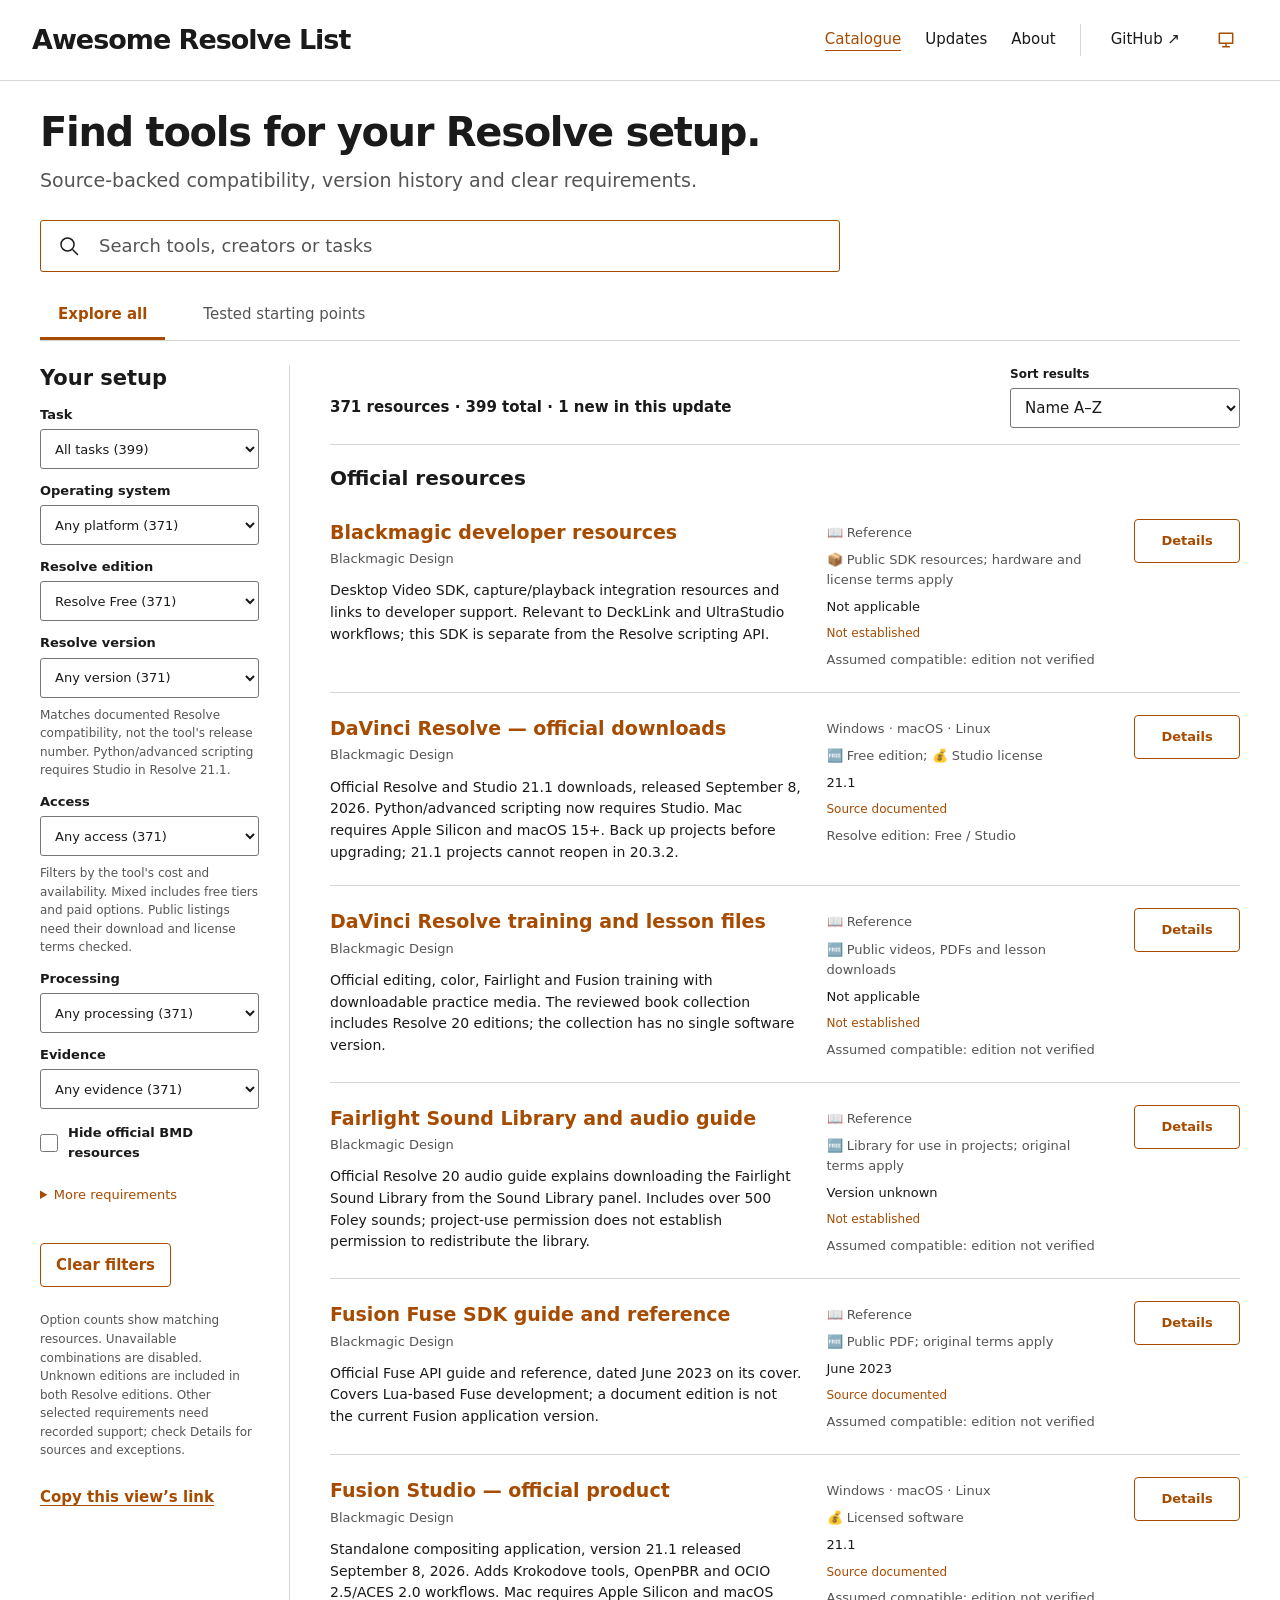
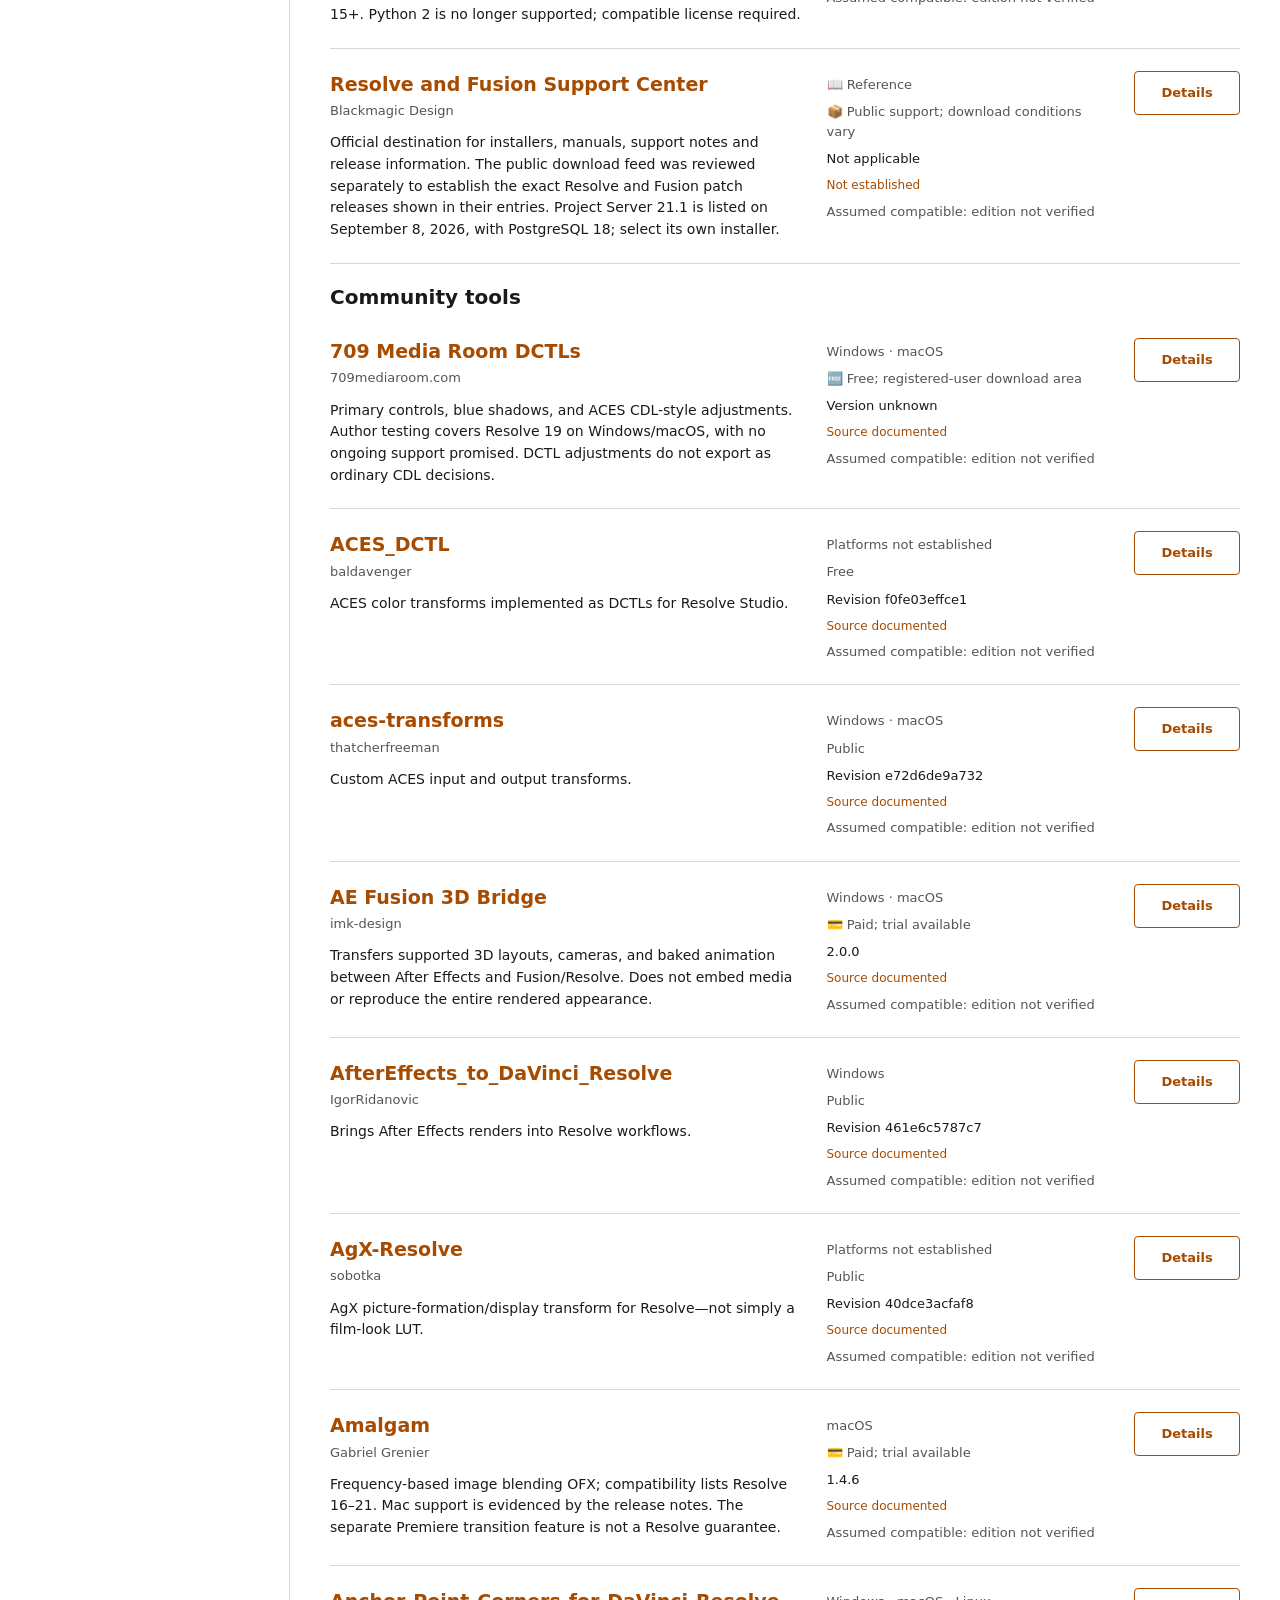
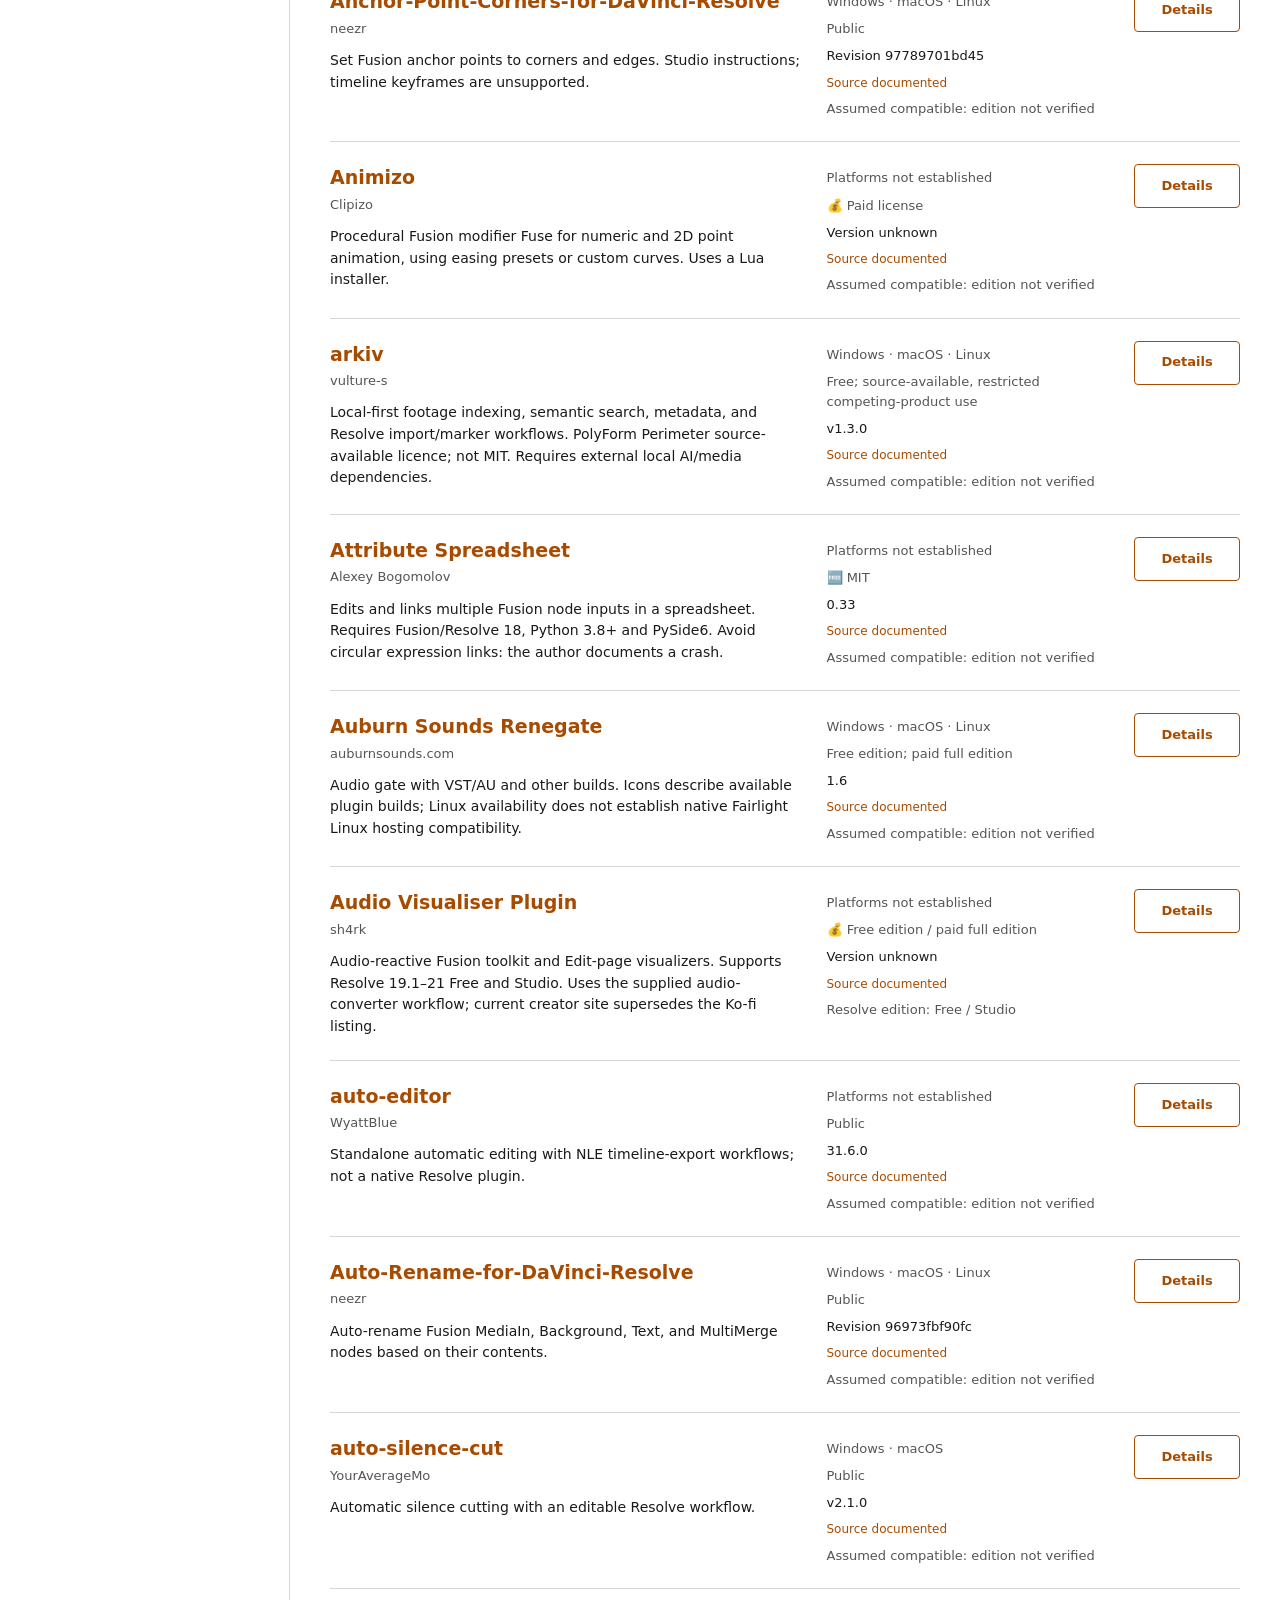
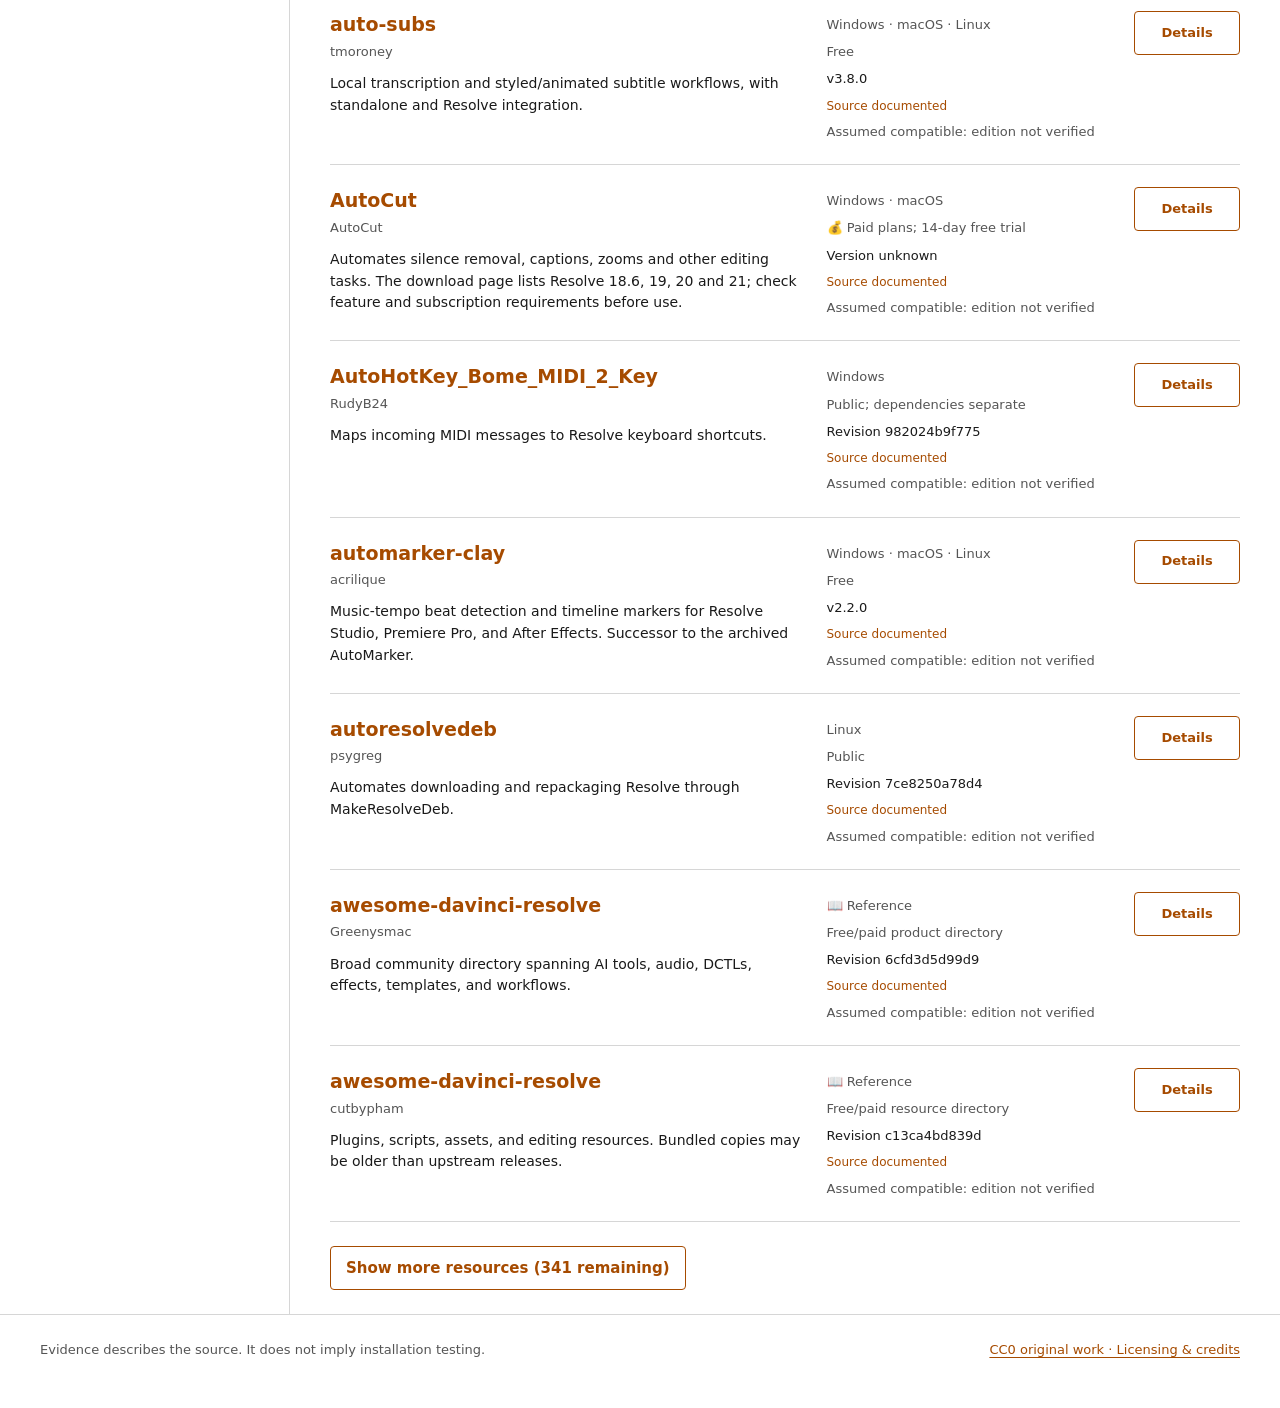
==== site/index.html @ 4663f0a8 "Apply Blackmagic-inspired orange and neutral theme palette" ====
<!doctype html>
<html lang="en">
<head>
  <meta charset="utf-8"><meta name="viewport" content="width=device-width, initial-scale=1">
  <meta name="description" content="Find DaVinci Resolve tools with source-backed compatibility, version history and clear requirements.">
  <meta name="referrer" content="strict-origin-when-cross-origin">
  <title>Awesome Resolve List — Find tools for your setup</title>
  <script src="theme.mjs?v=3"></script><link rel="stylesheet" href="style.css?v=20"><script type="module" src="app.mjs?v=20"></script>
</head>
<body>
<a class="skip" href="#results">Skip to results</a>
<header><a class="brand" href="./">Awesome Resolve List</a><div class="header-controls"><nav aria-label="Main"><a href="./" aria-current="page">Catalogue</a><a href="updates.html">Updates</a><a href="about.html">About</a><a href="https://github.com/subtlesayak/awesome-resolve">GitHub ↗</a></nav><button type="button" id="theme" class="theme-control" aria-label="Theme: System. Switch to Light"><svg class="theme-icon" viewBox="0 0 24 24" width="20" height="20" fill="none" stroke="currentColor" stroke-width="1.8" stroke-linecap="round" stroke-linejoin="round" aria-hidden="true"><path d="M4 4h16v12H4z M8 20h8 M12 16v4"/></svg><span class="theme-label">Theme: System</span></button></div></header>
<main>
 <section id="catalogue" aria-labelledby="heading">
  <h1 id="heading">Find tools for your Resolve setup.</h1>
  <p class="lede">Source-backed compatibility, version history and clear requirements.</p>
  <label class="search"><svg class="search-icon" width="24" height="24" viewBox="0 0 24 24" fill="none" stroke="currentColor" stroke-width="1.5" stroke-linecap="round" aria-hidden="true"><circle cx="10.5" cy="10.5" r="6.5"/><path d="m16 16 4.5 4.5"/></svg><span class="sr-only">Search tools, creators or tasks</span><input id="search" type="search" placeholder="Search tools, creators or tasks" autocomplete="off"></label>
  <div class="modes" role="group" aria-label="Catalogue mode"><button id="all-mode" aria-pressed="true">Explore all</button><button id="tested-mode" aria-pressed="false">Tested starting points</button></div>
  <div class="workspace">
   <aside aria-label="Catalogue filters"><h2>Your setup</h2><button type="button" id="filter-toggle" aria-expanded="false" aria-controls="filter-controls" class="outline"><span id="filter-label">Filters and setup</span><svg class="disclosure-icon" width="20" height="20" viewBox="0 0 24 24" fill="none" stroke="currentColor" stroke-width="2" stroke-linecap="round" stroke-linejoin="round" aria-hidden="true"><path d="m6 9 6 6 6-6"/></svg></button><div id="filter-controls" data-collapsed="true"><form id="filters">
    <label>Task<select name="task"><option value="">All tasks</option></select></label>
    <label>Operating system<select name="platform"><option value="">Any platform</option><option>Windows</option><option>macOS</option><option>Linux</option><option>iPadOS</option></select></label>
    <label>Resolve edition<select name="edition" aria-label="Resolve edition"><option value="Free">Resolve Free</option><option value="Studio">Resolve Studio</option></select></label>
    <label>Resolve version<select name="resolve" aria-label="Resolve version" aria-describedby="version-help"><option value="">Any version</option><option value="21.1">21.1</option><option value="21.0.4">21.0.4</option><option value="21">21</option><option value="20">20</option><option value="19">19</option><option value="18.6">18.6</option><option value="18">18</option><option value="17">17</option></select><span id="version-help" class="filter-help">Matches documented Resolve compatibility, not the tool's release number. Python/advanced scripting requires Studio in Resolve 21.1.</span></label>
    <label>Access<select name="access" aria-label="Access" aria-describedby="access-help"><option value="">Any access</option><option value="free">🆓 Free</option><option value="mixed">Mixed / free tier</option><option value="paid">💰 Paid</option><option value="public">Public; check terms</option></select><span id="access-help" class="filter-help">Filters by the tool's cost and availability. Mixed includes free tiers and paid options. Public listings need their download and license terms checked.</span></label>
    <label>Processing<select name="processing"><option value="">Any processing</option><option value="local">Local workflow documented</option><option value="cloud">Cloud service</option><option value="hybrid">Local & online features</option><option value="unknown">Not established</option></select></label>
    <label>Evidence<select name="evidence"><option value="">Any evidence</option><option value="documented">Source documented</option><option value="creator">Creator confirmed</option><option value="tested">Community tested</option><option value="unknown">Has unknown requirements</option></select></label>
    <label class="checkbox-filter"><input type="checkbox" name="official" value="hide"><span>Hide official BMD resources</span></label>
    <details class="more-filters"><summary>More requirements</summary><label>Payment model<select name="pricing"><option value="">Any payment model</option><option value="free">Free</option><option value="one-time">One-time license</option><option value="subscription">Subscription</option><option value="mixed">Mixed options</option><option value="unknown">Not established</option></select></label><label>Processor architecture<select name="architecture"><option value="">Any architecture</option><option value="x64">x64 / Intel</option><option value="arm64">ARM64 / Apple Silicon</option></select></label></details>
    <button type="button" id="clear" class="outline">Clear filters</button>
   </form><p id="task-filter-note" class="filter-note" hidden></p><p class="filter-note">Option counts show matching resources. Unavailable combinations are disabled. Unknown editions are included in both Resolve editions. Other selected requirements need recorded support; check Details for sources and exceptions.</p><button type="button" id="share" class="text-button">Copy this view’s link</button></div></aside>
   <div class="catalogue-content"><div class="result-bar"><p id="count" role="status" aria-live="polite">Loading catalogue…</p><label class="sort"><span>Sort results</span><select id="sort"><option value="name">Name A–Z</option><option value="updated">Latest release / update</option><option value="activity">Repository activity</option><option value="stars">GitHub stars</option><option value="creator">Creator A–Z</option><option value="type">Type A–Z</option></select></label></div><div id="active-filters" class="active-filters" role="group" aria-label="Active filters" hidden></div>
    <p id="mode-note" class="mode-note" hidden></p><div id="version-note" class="version-note" hidden></div><div id="results" tabindex="-1"></div><button id="more" class="outline" hidden>Show more resources</button>
    <noscript><p>Enable JavaScript for filtering, or <a href="https://github.com/subtlesayak/awesome-resolve">browse the complete Markdown catalogue</a>.</p></noscript>
   </div>
  </div>
 </section>

</main>
<footer>Evidence describes the source. It does not imply installation testing. <a href="https://github.com/subtlesayak/awesome-resolve/blob/main/NOTICE.md">CC0 original work · Licensing & credits</a></footer>
<dialog id="detail-dialog" aria-labelledby="dialog-title"><div class="dialog-top"><h2 id="dialog-title"></h2><button id="dialog-close" class="outline" aria-label="Close details">Close ×</button></div><div id="dialog-body"></div></dialog>
<p id="notice" class="notice" role="status" aria-live="polite"></p>
</body></html>
---- site/style.css ----
:root {
  color-scheme:light;
  --ink:#1a1a1a;
  --muted:#555555;
  --accent:#a64b00;
  --line:#d6d6d6;
  --wash:#f5f5f5;
  --paper:#fff;
  --control-border:#757575;
  --focus:#a64b00;
  --on-accent:#1a1a1a;
  --button-bg:#f48c00;
  font-family:Inter,Segoe UI,system-ui,sans-serif;
  font-size:15px;
  line-height:1.55;
  color:var(--ink);
  background:var(--paper)
}
* {
  box-sizing:border-box
}
body {
  margin:0
}
button,input,select {
  font:inherit
}
a {
  color:var(--accent);
  text-underline-offset:3px
}
a:hover {
  text-decoration-thickness:2px
}
button,a,input,select,summary {
  -webkit-tap-highlight-color:transparent
}
button,select,summary {
  cursor:pointer
}
button {
  border:1px solid var(--accent);
  border-radius:3px;
  padding:9px 15px;
  background:var(--button-bg);
  color:var(--on-accent);
  font-weight:600
}
button:disabled {
  opacity:.6;
  cursor:default
}
.outline {
  background:var(--paper);
  color:var(--accent)
}
.text-button {
  padding:4px 0;
  background:none;
  border:0;
  color:var(--accent);
  text-align:start
}
.link-button {
  display:inline-block;
  border:1px solid var(--accent);
  border-radius:3px;
  padding:9px 14px;
  text-decoration:none;
  margin:4px 20px 4px 0
}
button:hover,.link-button:hover {
  background-color:var(--wash);
  color:var(--accent)
}
:focus-visible {
  outline:3px solid var(--focus);
  outline-offset:4px
}
header {
  display:flex;
  align-items:center;
  justify-content:space-between;
  gap:24px;
  padding:18px 32px;
  border-bottom:1px solid var(--line)
}
.brand {
  font-size:27px;
  letter-spacing:-1px;
  font-weight:750;
  color:var(--ink);
  text-decoration:none
}
nav {
  display:flex;
  gap:30px;
  align-items:center
}
nav a {
  color:var(--ink);
  text-decoration:none
}
nav a:last-child {
  border-inline-start:1px solid var(--line);
  padding-inline-start:30px
}
main {
  max-width:1600px;
  margin:auto;
  padding:24px 40px 0
}
h1 {
  font-size:40px;
  line-height:1.2;
  letter-spacing:-1.3px;
  margin:3px 0 10px;
  font-weight:720
}
h2 {
  font-size:22px;
  line-height:1.3;
  margin:0 0 16px
}
h3 {
  font-size:19px;
  line-height:1.4;
  margin:0 0 4px
}
p {
  margin:0 0 16px
}
.lede {
  font-size:19px;
  color:var(--muted);
  margin-bottom:25px
}
.search {
  display:flex;
  align-items:center;
  gap:15px;
  max-width:800px;
  border:1px solid var(--accent);
  border-radius:3px;
  padding:8px 16px;
  margin-bottom:21px
}
.search span[aria-hidden] {
  font-size:30px;
  line-height:1
}
.search input {
  font-size:18px;
  border:0;
  min-width:0;
  flex:1;
  padding:3px;
  background:transparent
}
.search:focus-within {
  outline:2px solid var(--accent);
  outline-offset:2px
}
.search input:focus {
  outline:none
}
.modes {
  display:flex;
  gap:20px;
  border-bottom:1px solid var(--line);
  margin-bottom:24px
}
.modes button {
  border:0;
  border-radius:0;
  background:none;
  color:var(--muted);
  padding:10px 18px;
  font-weight:500;
  border-bottom:3px solid transparent
}
.modes button[aria-pressed=true] {
  color:var(--accent);
  border-bottom-color:var(--accent);
  font-weight:650
}
.workspace {
  display:grid;
  grid-template-columns:250px minmax(0,1fr);
  gap:40px
}
aside {
  border-inline-end:1px solid var(--line);
  padding-inline-end:30px
}
aside h2 {
  font-size:21px;
  margin-bottom:13px
}
form label {
  display:flex;
  flex-direction:column;
  font-size:13px;
  font-weight:650;
  margin-bottom:12px;
  gap:4px
}
select {
  width:100%;
  padding:7px 30px 7px 10px;
  background:var(--paper);
  color:var(--ink);
  border:1px solid var(--control-border);
  border-radius:3px;
  font-weight:400
}
#clear {
  margin-top:14px
}
.filter-note {
  font-size:12px;
  color:var(--muted);
  margin:22px 0 8px
}
.more-filters summary {
  font-size:13px;
  color:var(--accent);
  margin:12px 0
}
.result-bar {
  display:flex;
  align-items:center;
  justify-content:space-between;
  gap:15px;
  border-bottom:1px solid var(--line);
  padding:0 0 16px;
  margin-bottom:20px
}
.result-bar p {
  margin:0;
  font-weight:600
}
.sort {
  width:220px
}
.group-title {
  font-size:20px;
  margin:20px 0 6px
}
.resource {
  padding:22px 0;
  border-bottom:1px solid var(--line);
  display:grid;
  grid-template-columns:minmax(0,1fr) minmax(160px,.6fr) 106px;
  gap:24px;
  align-items:start
}
.resource h3 a {
  text-decoration:none
}
.resource h3 a:hover {
  text-decoration:underline
}
.creator {
  font-size:13px;
  margin:0 0 11px;
  color:var(--muted)
}
.description {
  font-size:14px;
  margin:0
}
.metadata {
  font-size:13px;
  color:var(--muted);
  padding-top:4px;
  display:flex;
  flex-direction:column;
  gap:7px
}
.metadata p {
  margin:0
}
.version {
  color:var(--ink);
  overflow-wrap:anywhere
}
.evidence-label {
  color:var(--accent);
  font-size:12px
}
.row-actions {
  display:flex;
  flex-direction:column;
  gap:16px;
  align-items:stretch;
  font-size:13px
}
.row-actions button {
  padding:7px 10px
}
.mode-note {
  padding:15px;
  background:var(--wash);
  font-size:14px;
  border-inline-start:3px solid var(--accent)
}
.empty {
  padding:35px 0;
  max-width:640px
}
.empty h3 {
  margin-bottom:12px
}
.muted {
  color:var(--muted);
  font-size:13px
}
#more {
  margin:24px 0
}
.secondary {
  border-top:1px solid var(--line);
  margin-top:55px;
  padding:35px 0;
  scroll-margin-top:20px
}
.update {
  padding:18px 0;
  border-bottom:1px solid var(--line)
}
.update strong {
  display:block
}
.update p {
  margin:7px 0
}
.evidence-guide {
  display:grid;
  grid-template-columns:1fr 1fr;
  gap:8px 40px;
  max-width:1050px
}
.evidence-guide p {
  font-size:14px
}
footer {
  padding:25px 40px 95px;
  border-top:1px solid var(--line);
  font-size:13px;
  color:var(--muted);
  display:flex;
  justify-content:space-between;
  gap:20px
}
dialog {
  width:min(1050px,calc(100% - 32px));
  max-height:90vh;
  border:1px solid var(--line);
  border-radius:6px;
  padding:28px;
  color:var(--ink);
  box-shadow:0 20px 90px #0003
}
dialog { background:var(--paper); }
:root[data-theme="dark"] {
  color-scheme:dark;
  --ink:#f4f4f4;
  --muted:#bdbdbd;
  --accent:#f48c00;
  --line:#484848;
  --wash:#262626;
  --paper:#161616;
  --control-border:#929292;
  --focus:#f48c00;
  --on-accent:#1a1a1a;
}
input::placeholder { color:var(--muted); opacity:1; }
.header-controls { display:flex; align-items:center; justify-content:center; flex-wrap:wrap; gap:16px 24px; }
.theme-control {
  position: relative;
  display: inline-flex;
  align-items: center;
  justify-content: center;
  flex: 0 0 44px;
  width: 44px;
  height: 44px;
  min-height: 44px;
  min-width: 44px;
  padding: 12px;
  border: 0;
  border-radius: 50%;
  background: transparent;
  color: var(--accent);
  isolation: isolate;
}
.theme-control .theme-label { display: none; }
.theme-control::before { content: ''; position: absolute; inset: 0; border-radius: inherit; background: currentColor; opacity: 0; pointer-events: none; transition: opacity 150ms ease-out; }
.theme-control:hover::before { opacity: .08; }
.theme-control:focus-visible::before, .theme-control:active::before { opacity: .12; }
.theme-control:focus-visible { outline: 3px solid var(--focus); outline-offset: 3px; }
.theme-icon { flex: none; }
@media (prefers-reduced-motion: reduce) { .theme-control::before { transition: none; } }
@media (forced-colors: active) { .theme-control { border: 1px solid ButtonText; } }
@media (max-width:700px) { .header-controls { flex-direction:row; gap:8px; } }
@media (forced-colors:active) { :focus-visible { outline-color:Highlight; } }
dialog::backdrop {
  background:#00000080
}
.dialog-top {
  display:flex;
  align-items:start;
  gap:25px;
  justify-content:space-between;
  margin-bottom:20px
}
.dialog-top h2 {
  overflow-wrap:anywhere
}
.dialog-top button {
  flex-shrink:0
}
.facts {
  display:grid;
  grid-template-columns:180px minmax(0,1fr);
  gap:9px 20px;
  margin:25px 0
}
.facts dt {
  font-weight:650
}
.facts dd {
  margin:0;
  overflow-wrap:anywhere
}
.evidence-list li {
  margin:12px 0
}
.notice:not(:empty) {
  position:fixed;
  z-index:5;
  bottom:95px;
  inset-inline-end:25px;
  padding:12px 20px;
  background:var(--ink);
  color:var(--paper);
  max-width:calc(100% - 50px);
  border-radius:3px
}
.skip {
  position:absolute;
  inset-inline-start:12px;
  top:-100px;
  background:var(--paper);
  padding:12px;
  z-index:10
}
.skip:focus {
  top:8px
}
.sr-only {
  position:absolute;
  width:1px;
  height:1px;
  overflow:hidden;
  clip:rect(0,0,0,0);
  white-space:nowrap
}
[hidden] {
  display:none!important
}
@media(min-width:1500px) {
  .resource {
    grid-template-columns:minmax(0,1fr) 260px 106px
  }
}
@media(max-width:1050px) {
  header {
    padding:18px 25px
  }
  .brand {
    font-size:23px
  }
  nav {
    gap:20px
  }
  nav a:last-child {
    padding-inline-start:20px
  }
  main {
    padding:25px
  }
  .workspace {
    grid-template-columns:210px minmax(0,1fr);
    gap:25px
  }
  aside {
    padding-inline-end:22px
  }
  .resource {
    grid-template-columns:minmax(0,1fr) 95px;
    gap:14px
  }
  .metadata {
    grid-column:1;
    grid-row:2;
    flex-direction:row;
    flex-wrap:wrap;
    gap:5px 14px
  }
  .row-actions {
    grid-column:2;
    grid-row:1 / span 2
  }
  h1 {
    font-size:35px
  }
  footer {
    padding-inline-start:25px;
    padding-inline-end:25px
  }
}
@media(max-width:700px) {
  header {
    flex-direction:column;
    align-items:center;
    text-align:center;
    gap:10px;
    padding:17px 20px
  }
  .brand {
    font-size:25px
  }
  nav {
    gap:22px;
    justify-content:center;
    font-size:13px
  }
  nav a:last-child {
    padding-inline-start:18px
  }
  main {
    padding:25px 20px 0
  }
  h1 {
    font-size:32px;
    letter-spacing:-.7px
  }
  .lede {
    font-size:16px
  }
  .search {
    padding:9px 12px
  }
  .search input {
    font-size:15px
  }
  .modes {
    gap:3px
  }
  .modes button {
    padding:11px 10px;
    font-size:14px
  }
  .workspace {
    display:block
  }
  aside {
    padding:0 0 20px;
    border:0
  }
  #filters {
    display:grid;
    grid-template-columns:1fr 1fr;
    gap:0 12px
  }
  form label {
    font-size:12px;
    min-width:0
  }
  select {
    font-size:13px
  }
  #clear {
    align-self:end;
    margin:0 0 12px
  }
  .more-filters {
    grid-column:1 / -1
  }
  .more-filters[open] {
    display:block
  }
  .filter-note {
    margin:4px 0 8px
  }
  .result-bar {
    padding-top:18px
  }
  .sort {
    width:175px
  }
  .resource {
    padding:20px 0;
    gap:13px
  }
  .resource h3 {
    font-size:17px
  }
  .description {
    font-size:13px
  }
  .group-title {
    font-size:20px
  }
  .creator {
    font-size:12px
  }
  .metadata {
    font-size:12px
  }
  .evidence-guide {
    grid-template-columns:1fr;
    gap:0
  }
  .secondary {
    margin-top:35px;
    padding:25px 0
  }
  dialog {
    padding:20px
  }
  .facts {
    grid-template-columns:1fr;
    gap:3px
  }
  .facts dd {
    margin-bottom:12px
  }
  .dialog-top h2 {
    font-size:20px
  }
  footer {
    padding:24px 20px 120px;
    flex-direction:column;
    gap:8px
  }
}
#filter-toggle {
  display:none
}
@media(max-width:700px) {
  aside h2 {
    display:none
  }
  #filter-toggle {
    display:block;
    width:100%;
    text-align:start;
    margin-bottom:12px
  }
  #filter-controls[data-collapsed=true] {
    display:none
  }
  .result-bar {
    padding-top:0
  }
}
/* Layout and interaction audit: retain the catalogue's existing visual language. */ :root {
  --control-radius: 4px;
}
body {
  overflow-wrap: anywhere;
}
button, .link-button {
  border-radius: var(--control-radius);
  min-height: 44px;
}
button:active:not(:disabled), .link-button:active {
  scale: .96;
}
button:disabled, input:disabled, select:disabled {
  cursor: wait;
  opacity: .6;
}
button, .link-button {
  transition: background-color 120ms ease-out, color 120ms ease-out;
}
nav {
  flex-wrap: wrap;
  gap: 12px 24px;
}
nav a {
  display: inline-flex;
  align-items: center;
  min-height: 32px;
}
.search-icon {
  flex: 0 0 24px;
}
.search {
  min-height: 52px;
}
.workspace > *, .resource > *, .metadata, .catalogue-content {
  min-width: 0;
}
.catalogue-content {
  container-type: inline-size;
}
.result-bar {
  flex-wrap: wrap;
  align-items: end;
  row-gap: 12px;
}
.result-bar p {
  padding-block-end: 8px;
}
.sort {
  width: auto;
  flex: 0 1 230px;
  min-width: min(100%, 210px);
}
.sort > span {
  display: block;
  font-size: 12px;
  font-weight: 650;
  margin-block-end: 4px;
}
.sort select, form select {
  min-height: 40px;
}
.active-filters {
  display: flex;
  flex-wrap: wrap;
  gap: 10px;
  margin-block: 0 24px;
}
.filter-chip {
  max-width: 100%;
  background: var(--wash);
  color: var(--accent);
  border-color: var(--line);
  font-size: 12px;
  font-weight: 500;
  text-align: start;
  padding: 6px 12px;
}
.active-filters + .mode-note {
  margin-block-start: 0;
}
#filter-toggle {
  align-items: center;
  justify-content: space-between;
  gap: 12px;
}
.disclosure-icon {
  flex: 0 0 20px;
}
#filter-toggle[aria-expanded=true] .disclosure-icon {
  rotate: 180deg;
}
.row-actions {
  align-self: start;
}
.more-filters {
  margin-block-start: 20px;
}
.more-filters summary {
  min-height: 32px;
}
.filter-note {
  margin-block-start: 24px;
}
#share {
  text-decoration: underline;
  text-underline-offset: 3px;
  margin-block-start: 8px;
}
.evidence-guide {
  gap: 16px 40px;
}
.link-button {
  margin: 4px 0;
}
#about > p:has(.link-button) {
  display: flex;
  flex-wrap: wrap;
  gap: 16px 24px;
  align-items: center;
}
footer {
  padding-block-end: calc(32px + env(safe-area-inset-bottom));
}
dialog {
  padding: 0;
  max-height: min(90vh, 960px);
  max-height: min(90dvh, 960px);
}
dialog[open] {
  display: flex;
  flex-direction: column;
}
.dialog-top {
  flex: 0 0 auto;
  align-items: start;
  padding: 20px 24px;
  margin: 0;
  border-bottom: 1px solid var(--line);
  gap: 16px;
}
.dialog-top h2 {
  font-size: 21px;
  margin: 0;
  max-height: 25vh;
  overflow-y: auto;
}
.dialog-top button {
  white-space: nowrap;
}
#dialog-body {
  min-height: 0;
  overflow-y: auto;
  overscroll-behavior: contain;
  padding: 24px;
  scrollbar-gutter: stable;
}
.notice:not(:empty) {
  bottom: calc(16px + env(safe-area-inset-bottom));
}
@container (max-width: 550px) {
  .resource {
    grid-template-columns: minmax(0,1fr) auto;
    gap: 16px;
  }
  .resource > :first-child {
    grid-column: 1 / -1;
  }
  .metadata {
    grid-column: 1;
    grid-row: 2;
    flex-direction: column;
  }
  .row-actions {
    grid-column: 2;
    grid-row: 2;
  }
}
@media (max-width: 700px) {
  #filter-toggle {
    display: flex;
  }
  nav {
    gap: 12px;
  }
  #filters {
    grid-template-columns: repeat(auto-fit,minmax(min(100%,180px),1fr));
    gap: 8px 16px;
  }
  #filters .more-filters {
    margin-block-start: 8px;
  }
  #clear {
    justify-self: start;
  }
  .sort {
    flex-grow: 1;
  }
  .dialog-top {
    padding: 16px;
  }
  #dialog-body {
    padding: 20px 16px;
  }
  .dialog-top h2 {
    font-size: 18px;
  }
  .resource h3 {
    font-size: 18px;
  }
  .description {
    font-size: 14px;
  }
  header, main, footer {
    padding-inline-start: max(20px,env(safe-area-inset-left));
    padding-inline-end: max(20px,env(safe-area-inset-right));
  }
}
@media (prefers-reduced-motion: reduce) {
  button, .link-button {
    transition: none;
  }
  button:active:not(:disabled), .link-button:active {
    scale: none;
  }
}
form label.checkbox-filter {
  display: flex;
  flex-direction: row;
  align-items: center;
  gap: 10px;
  min-height: 44px;
  cursor: pointer;
}
.checkbox-filter input {
  flex: 0 0 18px;
  width: 18px;
  height: 18px;
  margin: 0;
  accent-color: var(--accent);
}
.filter-help {
  font-size: 12px;
  font-weight: 400;
  color: var(--muted);
  margin-block-start: 4px;
}
.version-note {
  padding: 16px;
  margin-block-end: 24px;
  background: var(--wash);
  border-inline-start: 3px solid var(--accent);
  font-size: 13px;
}
.version-note p { margin-block-end: 12px; }
.recovery-actions {
  display: flex;
  flex-wrap: wrap;
  gap: 12px;
  margin-block-start: 20px;
}
.recovery-actions button { text-align: start; }

.release-changelog { margin-block: 16px; }
.release-changelog summary { cursor: pointer; font-weight: 600; }
.release-changelog ul { padding-inline-start: 24px; }
.release-changelog li { margin-block: 6px; }
.release-changelog p { margin-block: 12px; }

.information-page { max-width: 1000px; }
.information-page .secondary { border-top: 0; padding-top: 0; margin-top: 0; }
.catalogue-release { margin-block: 48px; padding-block-start: 24px; border-top: 2px solid var(--line); }
.catalogue-release > h2 { font-size: 32px; margin-bottom: 8px; }
.catalogue-release .version { overflow-wrap: anywhere; }
.release-notes { white-space: pre-wrap; overflow-wrap: anywhere; margin-block: 20px; }
nav a[aria-current="page"] { color: var(--accent); text-decoration: underline; text-underline-offset: 6px; }
.theme-control:hover { background-color: transparent; color: var(--accent); }
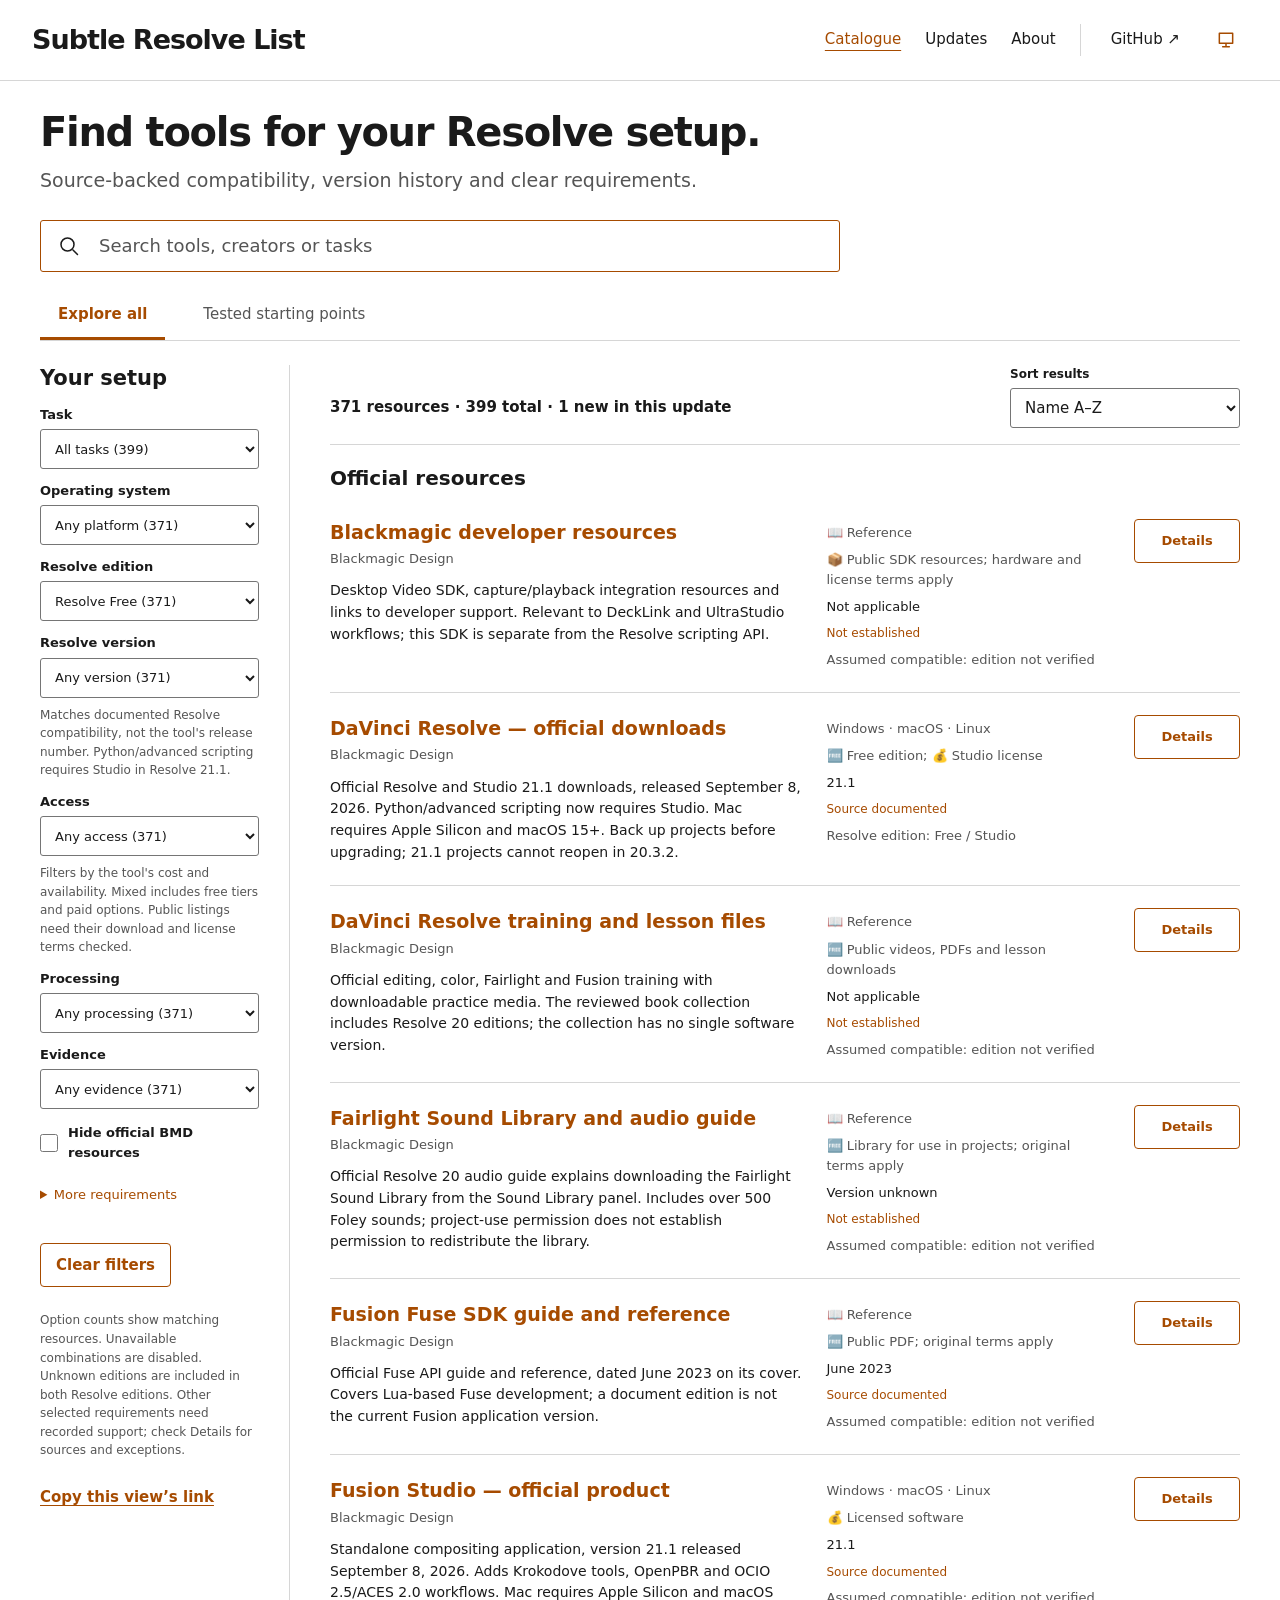
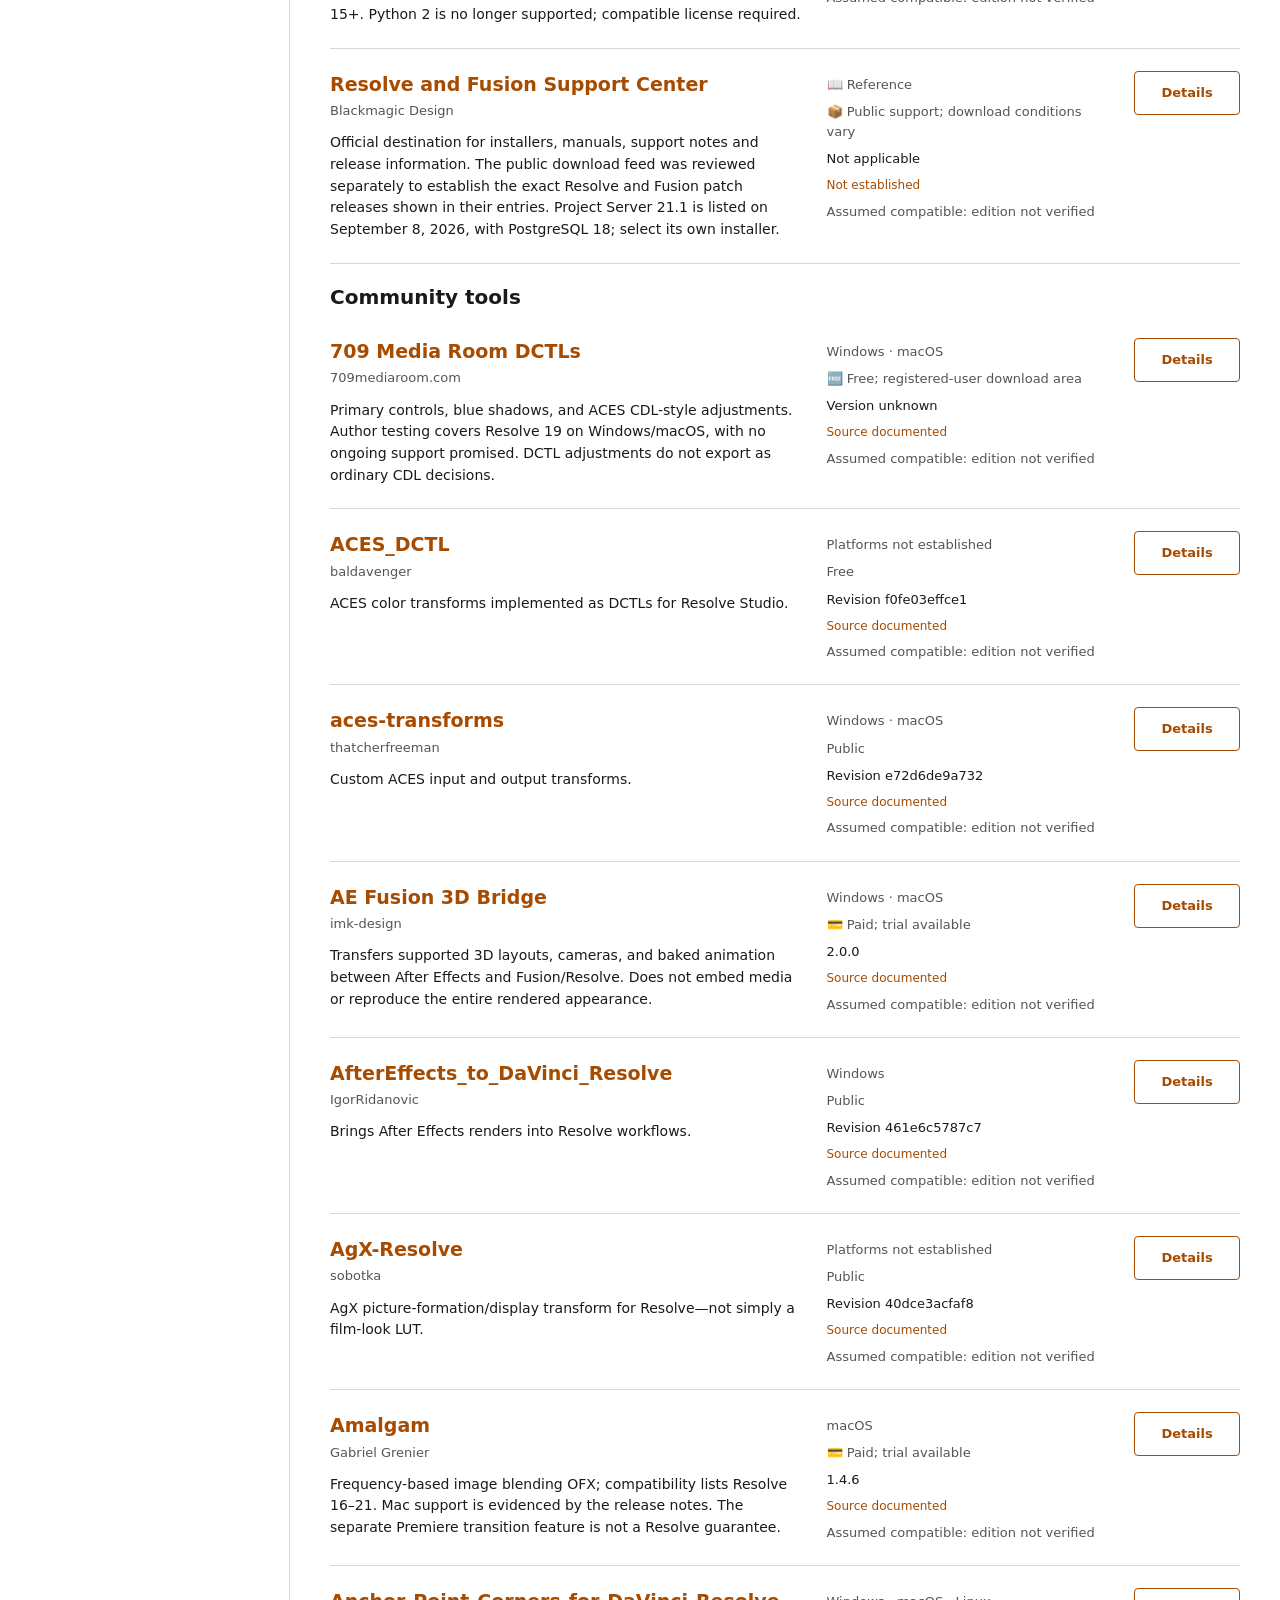
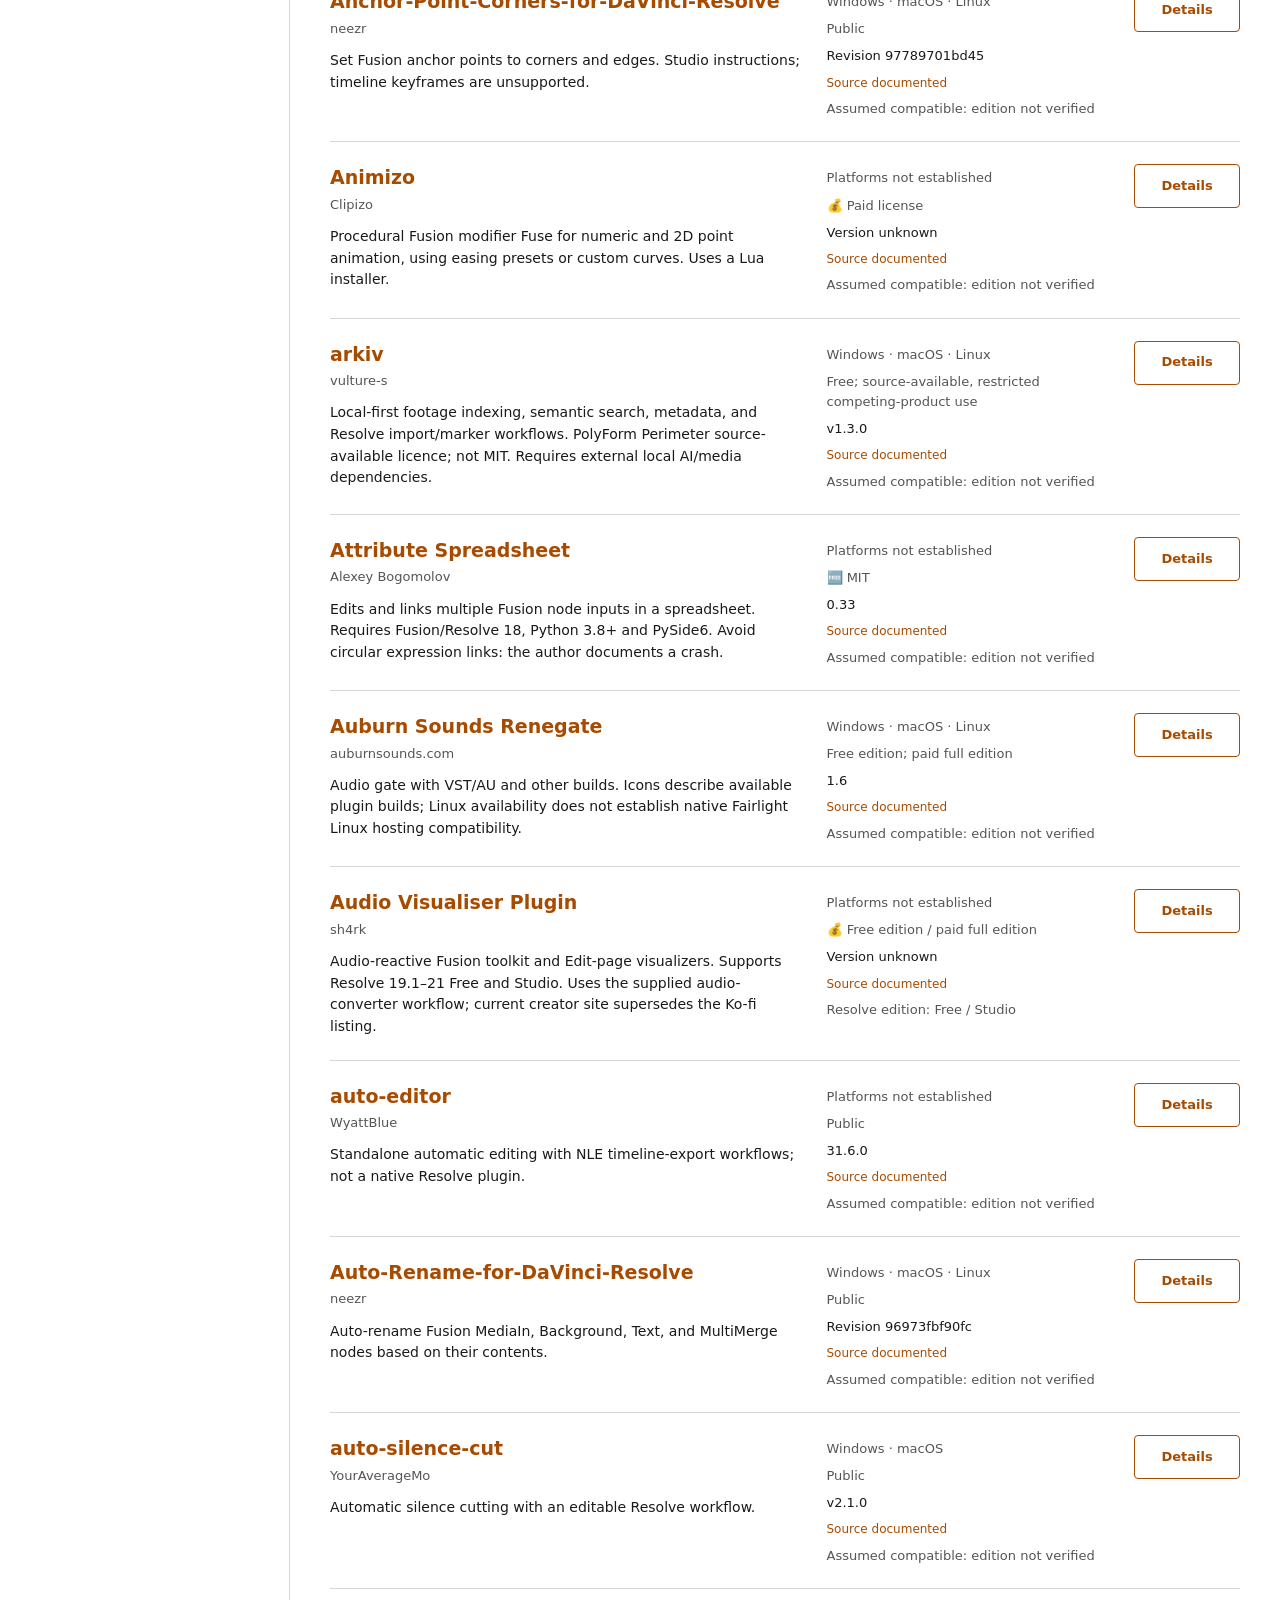
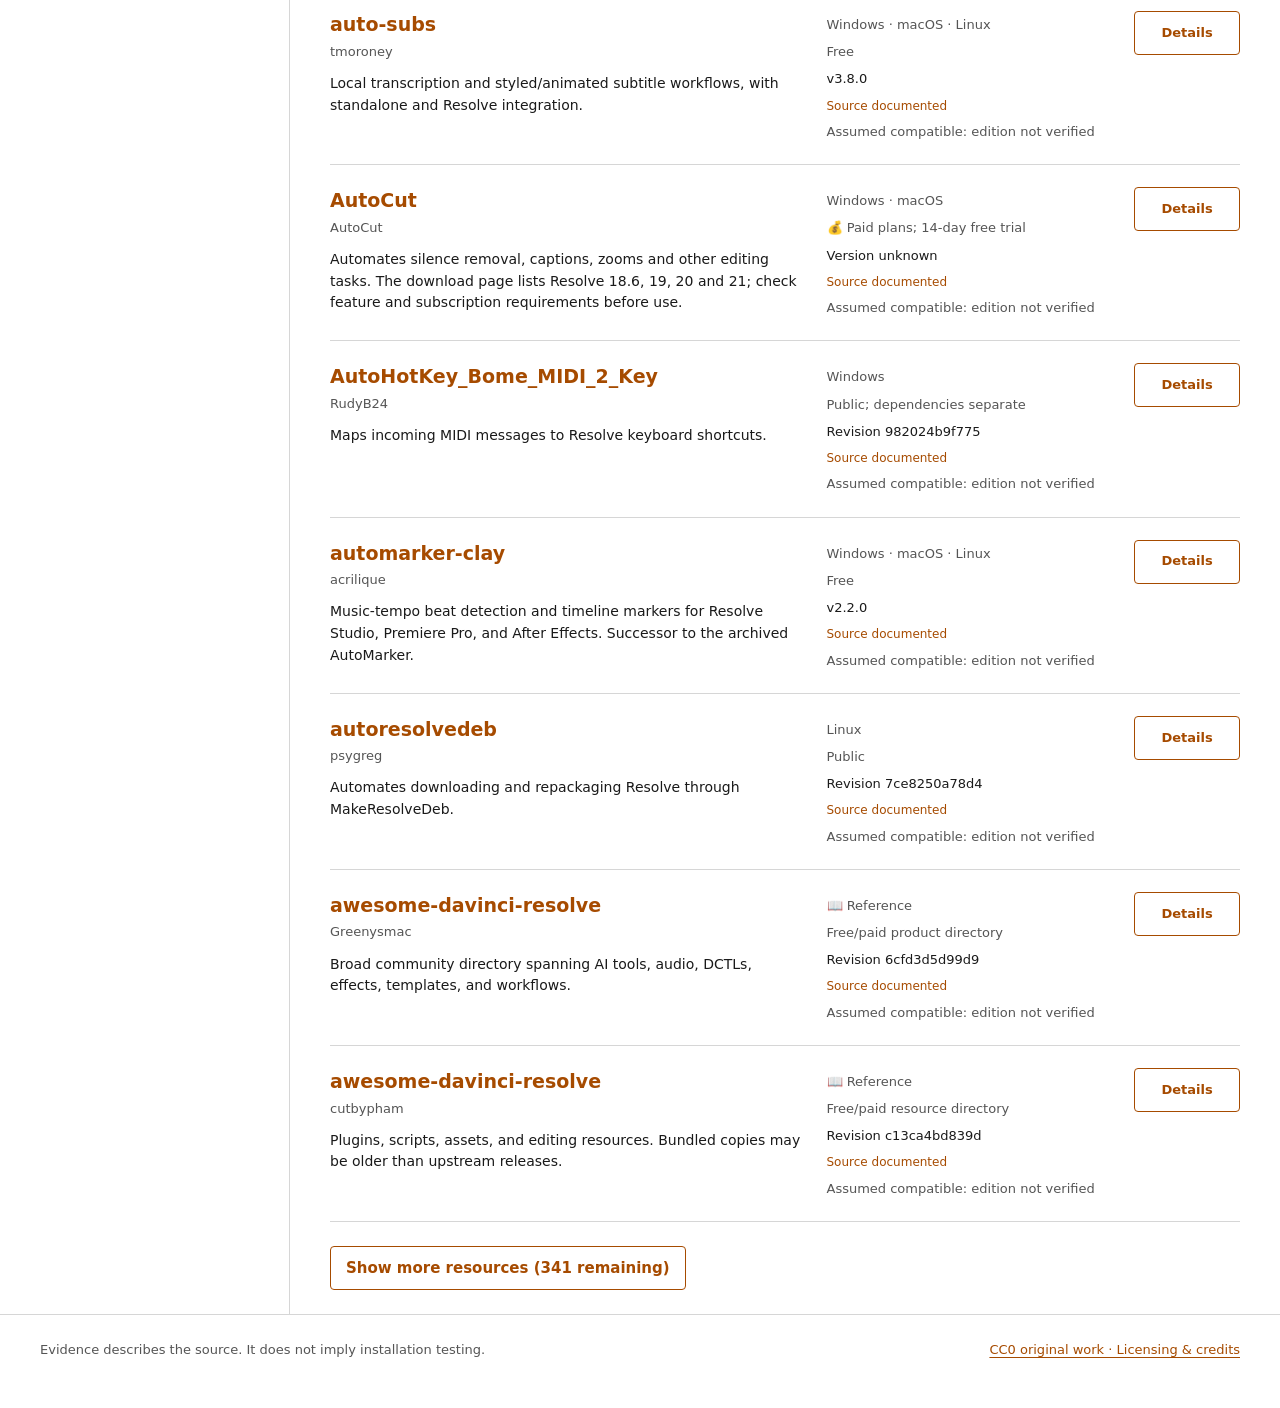
==== commit 06979ba3: "Rename project and website to Subtle Resolve List" ====
--- a/site/index.html
+++ b/site/index.html
@@ -4,12 +4,12 @@
   <meta charset="utf-8"><meta name="viewport" content="width=device-width, initial-scale=1">
   <meta name="description" content="Find DaVinci Resolve tools with source-backed compatibility, version history and clear requirements.">
   <meta name="referrer" content="strict-origin-when-cross-origin">
-  <title>Awesome Resolve List — Find tools for your setup</title>
-  <script src="theme.mjs?v=3"></script><link rel="stylesheet" href="style.css?v=20"><script type="module" src="app.mjs?v=20"></script>
+  <title>Subtle Resolve List — Find tools for your setup</title>
+  <script src="theme.mjs?v=3"></script><link rel="stylesheet" href="style.css?v=20"><script type="module" src="app.mjs?v=21"></script>
 </head>
 <body>
 <a class="skip" href="#results">Skip to results</a>
-<header><a class="brand" href="./">Awesome Resolve List</a><div class="header-controls"><nav aria-label="Main"><a href="./" aria-current="page">Catalogue</a><a href="updates.html">Updates</a><a href="about.html">About</a><a href="https://github.com/subtlesayak/awesome-resolve">GitHub ↗</a></nav><button type="button" id="theme" class="theme-control" aria-label="Theme: System. Switch to Light"><svg class="theme-icon" viewBox="0 0 24 24" width="20" height="20" fill="none" stroke="currentColor" stroke-width="1.8" stroke-linecap="round" stroke-linejoin="round" aria-hidden="true"><path d="M4 4h16v12H4z M8 20h8 M12 16v4"/></svg><span class="theme-label">Theme: System</span></button></div></header>
+<header><a class="brand" href="./">Subtle Resolve List</a><div class="header-controls"><nav aria-label="Main"><a href="./" aria-current="page">Catalogue</a><a href="updates.html">Updates</a><a href="about.html">About</a><a href="https://github.com/subtlesayak/subtle-resolve-list">GitHub ↗</a></nav><button type="button" id="theme" class="theme-control" aria-label="Theme: System. Switch to Light"><svg class="theme-icon" viewBox="0 0 24 24" width="20" height="20" fill="none" stroke="currentColor" stroke-width="1.8" stroke-linecap="round" stroke-linejoin="round" aria-hidden="true"><path d="M4 4h16v12H4z M8 20h8 M12 16v4"/></svg><span class="theme-label">Theme: System</span></button></div></header>
 <main>
  <section id="catalogue" aria-labelledby="heading">
   <h1 id="heading">Find tools for your Resolve setup.</h1>
@@ -31,13 +31,13 @@
    </form><p id="task-filter-note" class="filter-note" hidden></p><p class="filter-note">Option counts show matching resources. Unavailable combinations are disabled. Unknown editions are included in both Resolve editions. Other selected requirements need recorded support; check Details for sources and exceptions.</p><button type="button" id="share" class="text-button">Copy this view’s link</button></div></aside>
    <div class="catalogue-content"><div class="result-bar"><p id="count" role="status" aria-live="polite">Loading catalogue…</p><label class="sort"><span>Sort results</span><select id="sort"><option value="name">Name A–Z</option><option value="updated">Latest release / update</option><option value="activity">Repository activity</option><option value="stars">GitHub stars</option><option value="creator">Creator A–Z</option><option value="type">Type A–Z</option></select></label></div><div id="active-filters" class="active-filters" role="group" aria-label="Active filters" hidden></div>
     <p id="mode-note" class="mode-note" hidden></p><div id="version-note" class="version-note" hidden></div><div id="results" tabindex="-1"></div><button id="more" class="outline" hidden>Show more resources</button>
-    <noscript><p>Enable JavaScript for filtering, or <a href="https://github.com/subtlesayak/awesome-resolve">browse the complete Markdown catalogue</a>.</p></noscript>
+    <noscript><p>Enable JavaScript for filtering, or <a href="https://github.com/subtlesayak/subtle-resolve-list">browse the complete Markdown catalogue</a>.</p></noscript>
    </div>
   </div>
  </section>
 
 </main>
-<footer>Evidence describes the source. It does not imply installation testing. <a href="https://github.com/subtlesayak/awesome-resolve/blob/main/NOTICE.md">CC0 original work · Licensing & credits</a></footer>
+<footer>Evidence describes the source. It does not imply installation testing. <a href="https://github.com/subtlesayak/subtle-resolve-list/blob/main/NOTICE.md">CC0 original work · Licensing & credits</a></footer>
 <dialog id="detail-dialog" aria-labelledby="dialog-title"><div class="dialog-top"><h2 id="dialog-title"></h2><button id="dialog-close" class="outline" aria-label="Close details">Close ×</button></div><div id="dialog-body"></div></dialog>
 <p id="notice" class="notice" role="status" aria-live="polite"></p>
 </body></html>
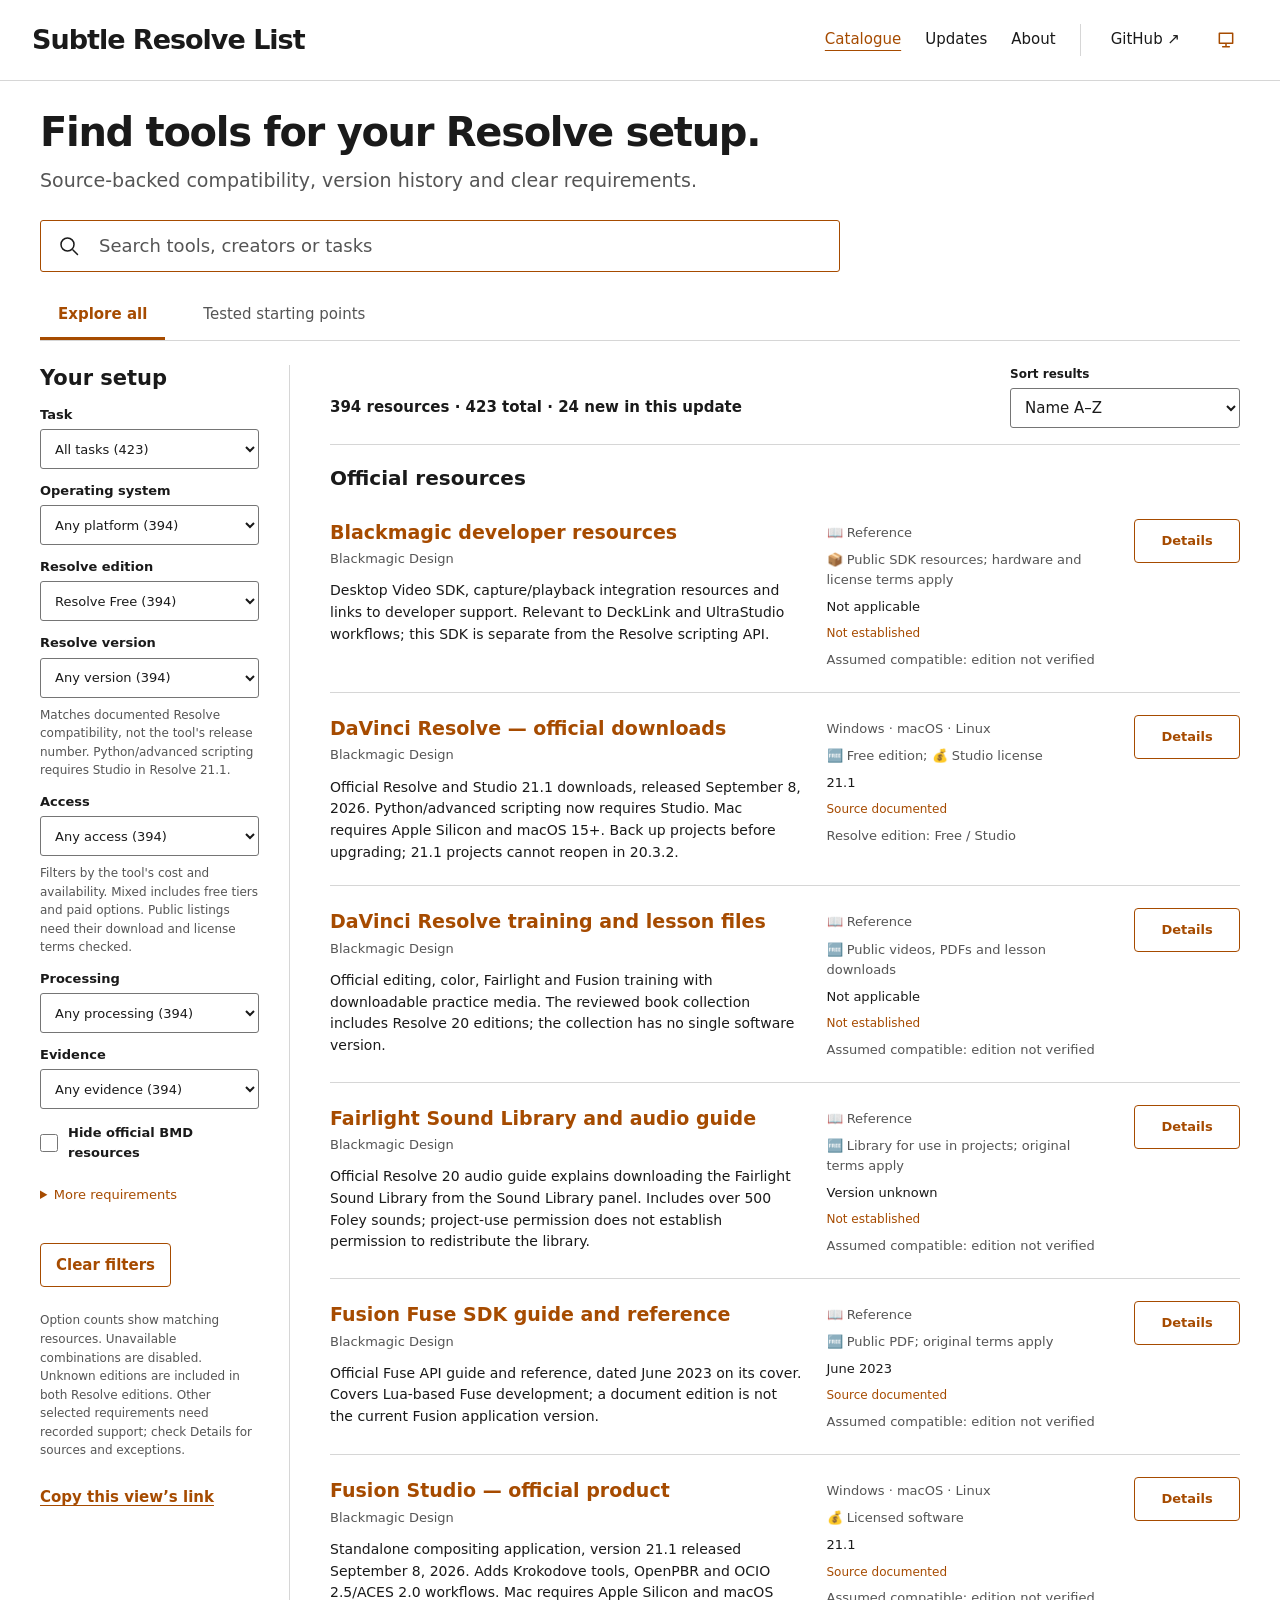
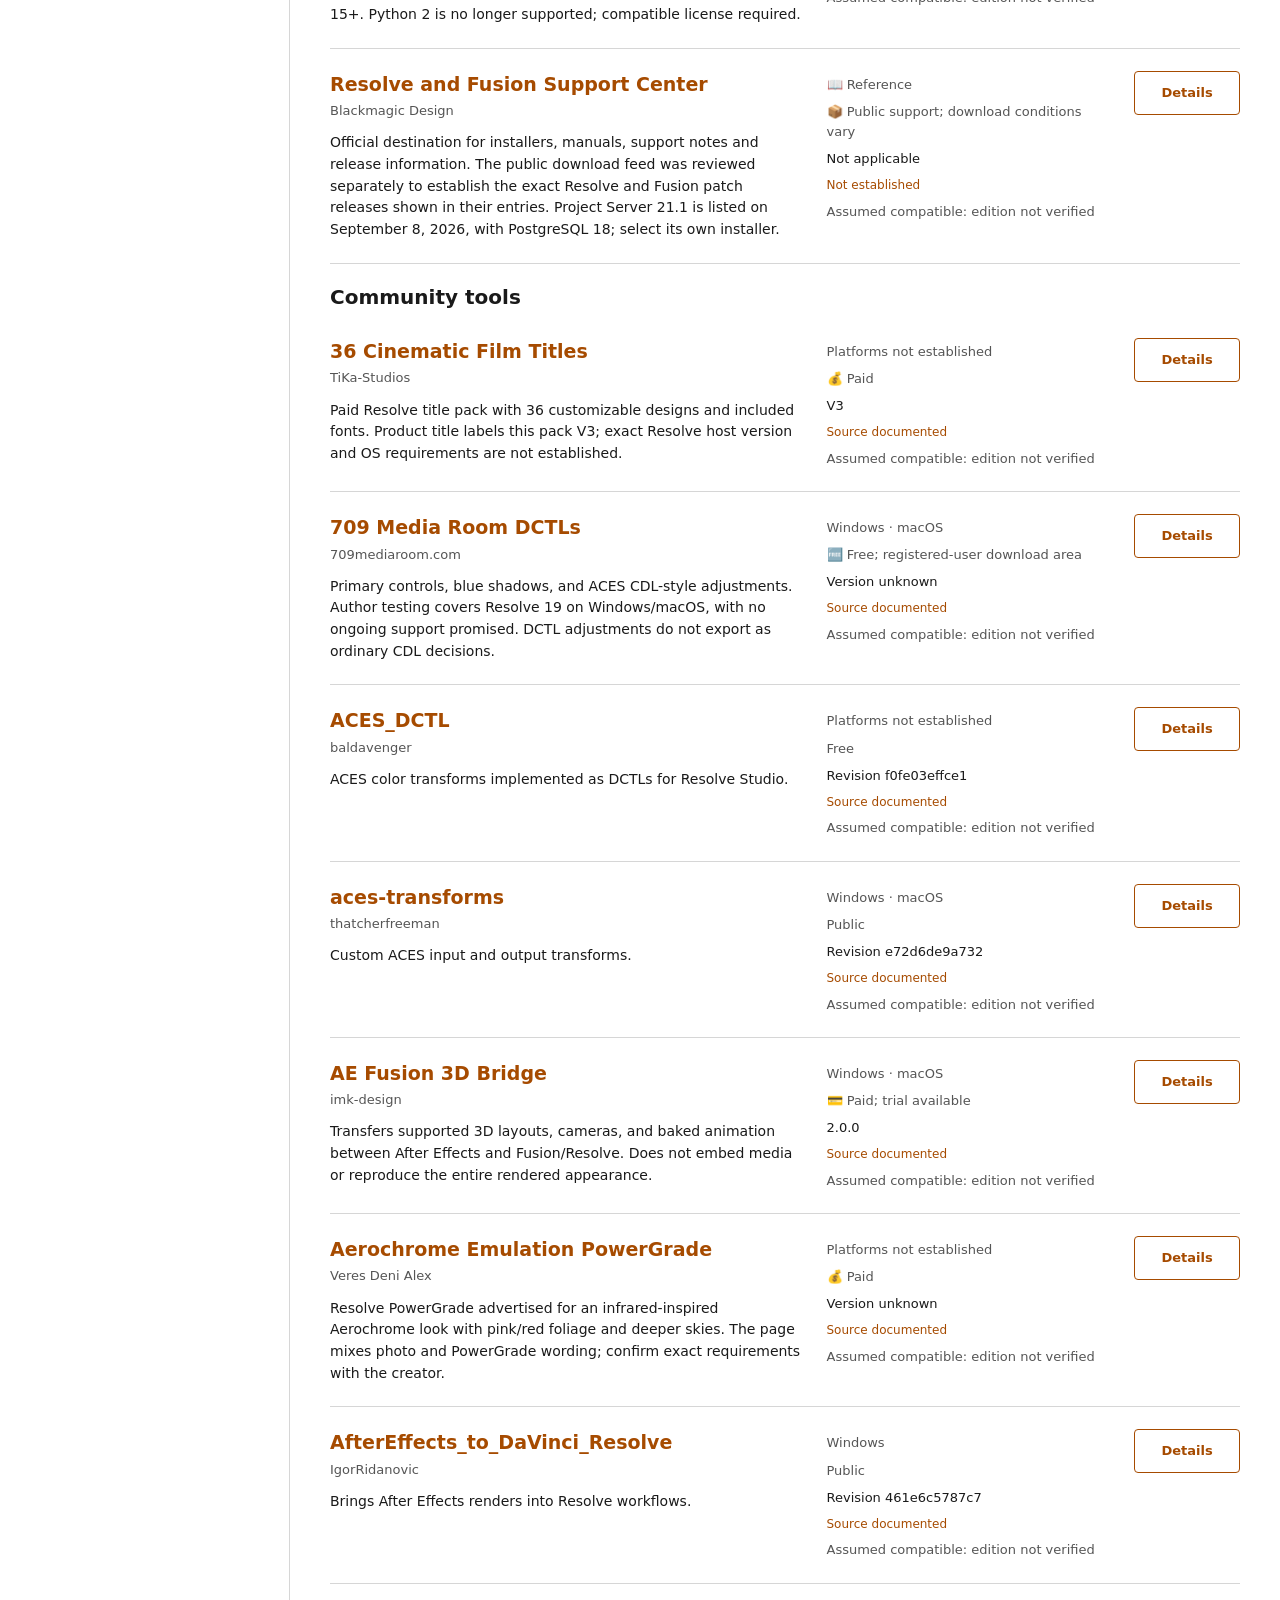
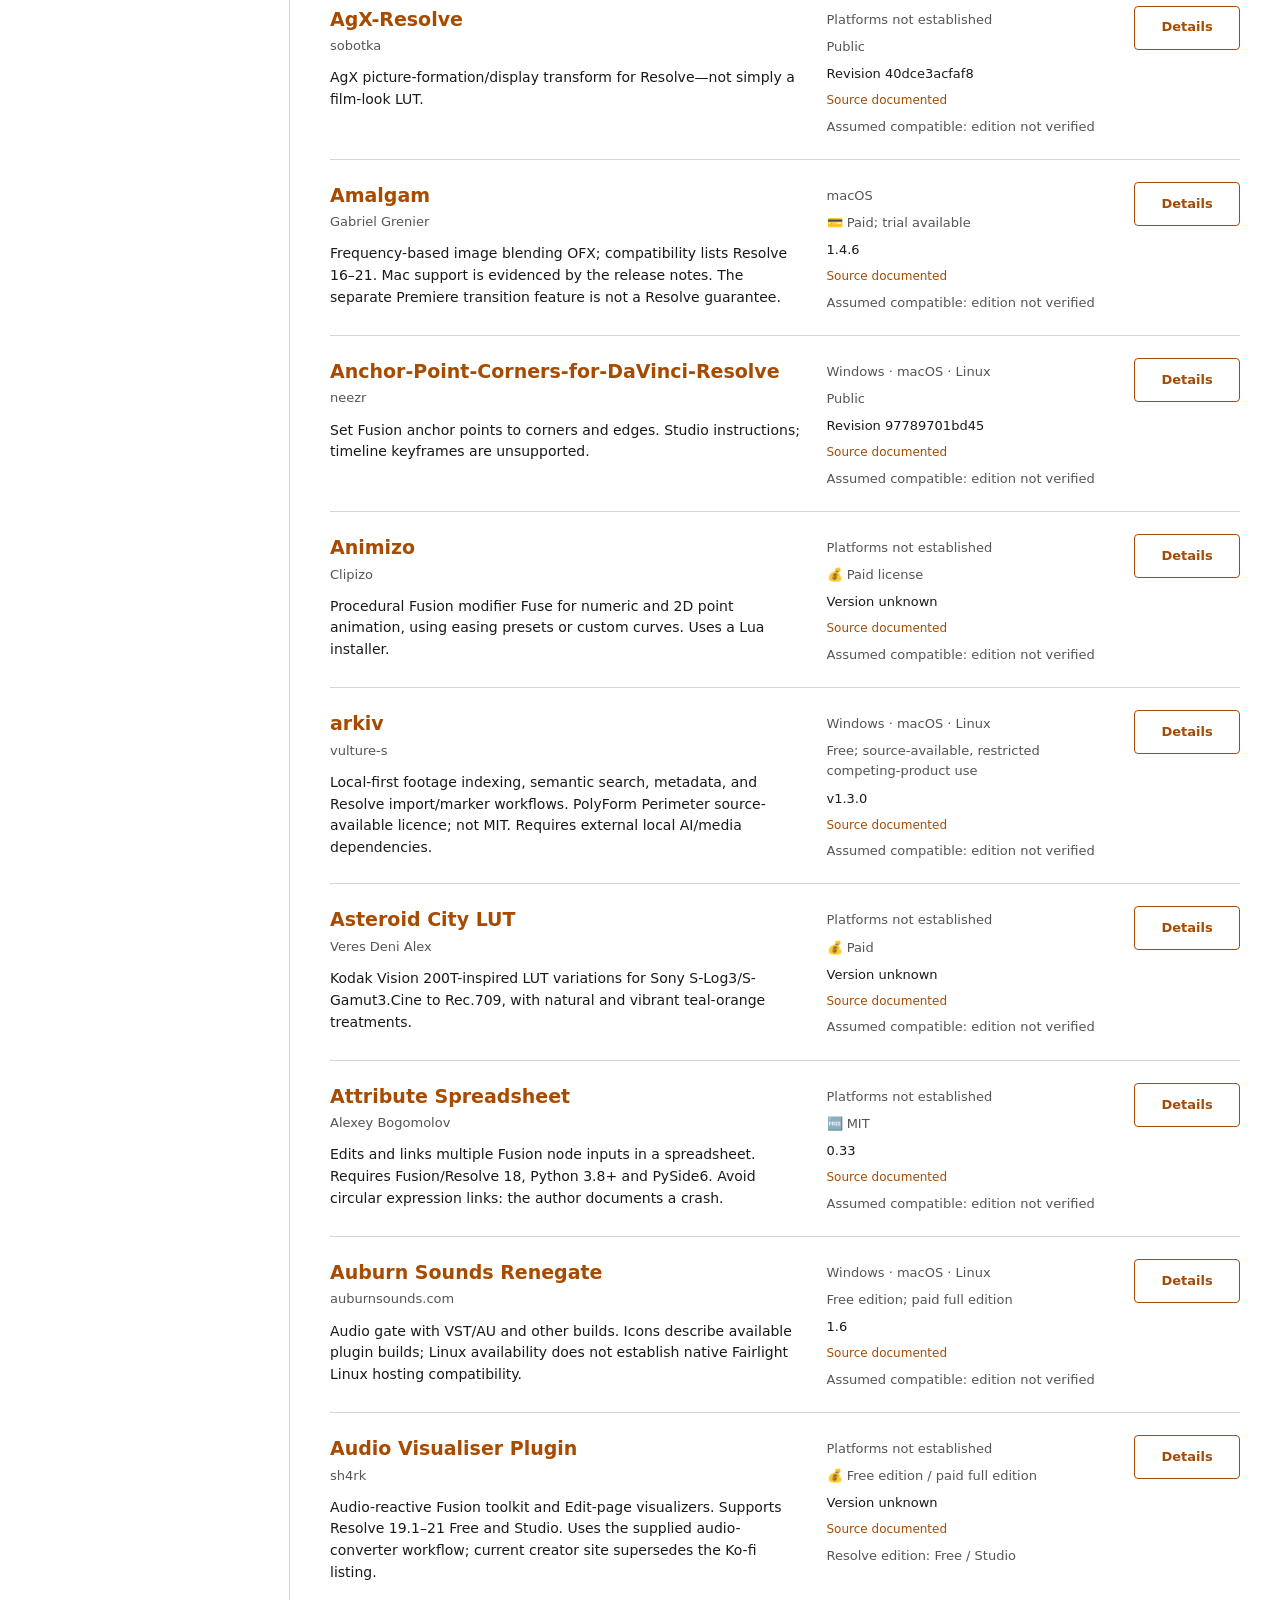
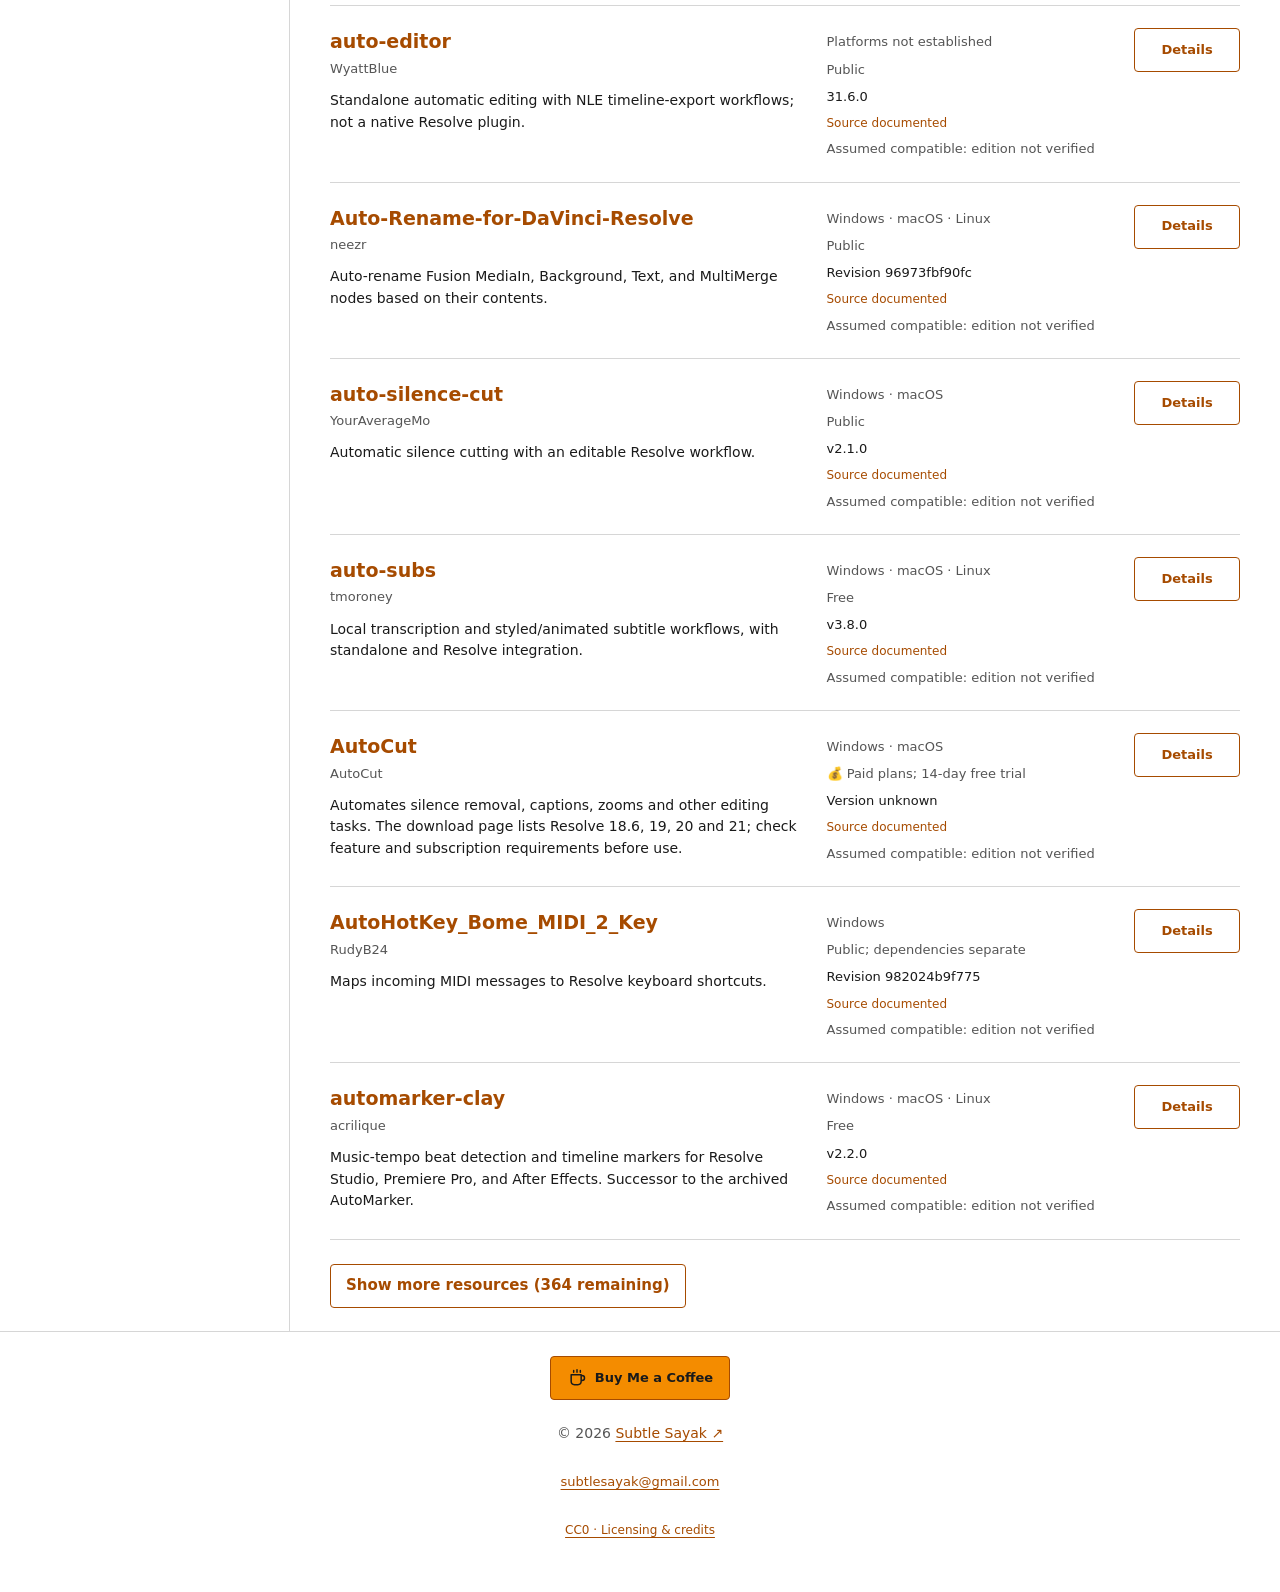
==== commit 452dfc61: "Add creator footer and require tags with listing updates" ====
--- a/site/index.html
+++ b/site/index.html
@@ -5,7 +5,7 @@
   <meta name="description" content="Find DaVinci Resolve tools with source-backed compatibility, version history and clear requirements.">
   <meta name="referrer" content="strict-origin-when-cross-origin">
   <title>Subtle Resolve List — Find tools for your setup</title>
-  <script src="theme.mjs?v=3"></script><link rel="stylesheet" href="style.css?v=20"><script type="module" src="app.mjs?v=21"></script>
+  <script src="theme.mjs?v=3"></script><link rel="stylesheet" href="style.css?v=21"><script type="module" src="app.mjs?v=21"></script>
 </head>
 <body>
 <a class="skip" href="#results">Skip to results</a>
@@ -37,7 +37,12 @@
  </section>
 
 </main>
-<footer>Evidence describes the source. It does not imply installation testing. <a href="https://github.com/subtlesayak/subtle-resolve-list/blob/main/NOTICE.md">CC0 original work · Licensing & credits</a></footer>
+<footer class="site-footer" aria-label="Site information">
+ <button type="button" class="footer-support" disabled aria-label="Buy Me a Coffee (not available yet)" title="Not available yet"><svg width="20" height="20" viewBox="0 0 24 24" fill="none" stroke="currentColor" stroke-width="1.8" stroke-linecap="round" stroke-linejoin="round" aria-hidden="true"><path d="M5 8h12v8a4 4 0 0 1-4 4H9a4 4 0 0 1-4-4V8Z M17 9h1a3 3 0 0 1 0 6h-1 M8 3v2 M12 2v3 M16 3v2"/></svg>Buy Me a Coffee</button>
+ <p class="footer-credit">© 2026 <a href="https://subtlesayak.github.io/">Subtle Sayak ↗</a></p>
+ <a class="footer-email" href="mailto:subtlesayak@gmail.com">subtlesayak@gmail.com</a>
+ <a class="footer-license" href="https://github.com/subtlesayak/subtle-resolve-list/blob/main/NOTICE.md">CC0 · Licensing &amp; credits</a>
+</footer>
 <dialog id="detail-dialog" aria-labelledby="dialog-title"><div class="dialog-top"><h2 id="dialog-title"></h2><button id="dialog-close" class="outline" aria-label="Close details">Close ×</button></div><div id="dialog-body"></div></dialog>
 <p id="notice" class="notice" role="status" aria-live="polite"></p>
 </body></html>
--- a/site/style.css
+++ b/site/style.css
@@ -944,3 +944,36 @@
 .release-notes { white-space: pre-wrap; overflow-wrap: anywhere; margin-block: 20px; }
 nav a[aria-current="page"] { color: var(--accent); text-decoration: underline; text-underline-offset: 6px; }
 .theme-control:hover { background-color: transparent; color: var(--accent); }
+
+/* Compact creator footer shared by all pages. */
+.site-footer {
+  flex-direction: column;
+  align-items: center;
+  justify-content: center;
+  gap: 4px;
+  padding-block: 24px calc(24px + env(safe-area-inset-bottom));
+  text-align: center;
+}
+.site-footer p { margin: 0; }
+.site-footer .footer-support {
+  display: inline-flex;
+  align-items: center;
+  justify-content: center;
+  gap: 8px;
+  margin-block-end: 8px;
+  padding: 8px 16px;
+  background: var(--button-bg);
+  color: var(--on-accent);
+  border: 1px solid var(--accent);
+  font-weight: 700;
+  text-decoration: none;
+}
+.footer-credit { font-size: 14px; }
+.footer-credit a, .footer-email, .footer-license {
+  display: inline-flex;
+  align-items: center;
+  min-height: 44px;
+}
+.footer-license { font-size: 12px; }
+
+.site-footer .footer-support:disabled { cursor: not-allowed; opacity: 1; }
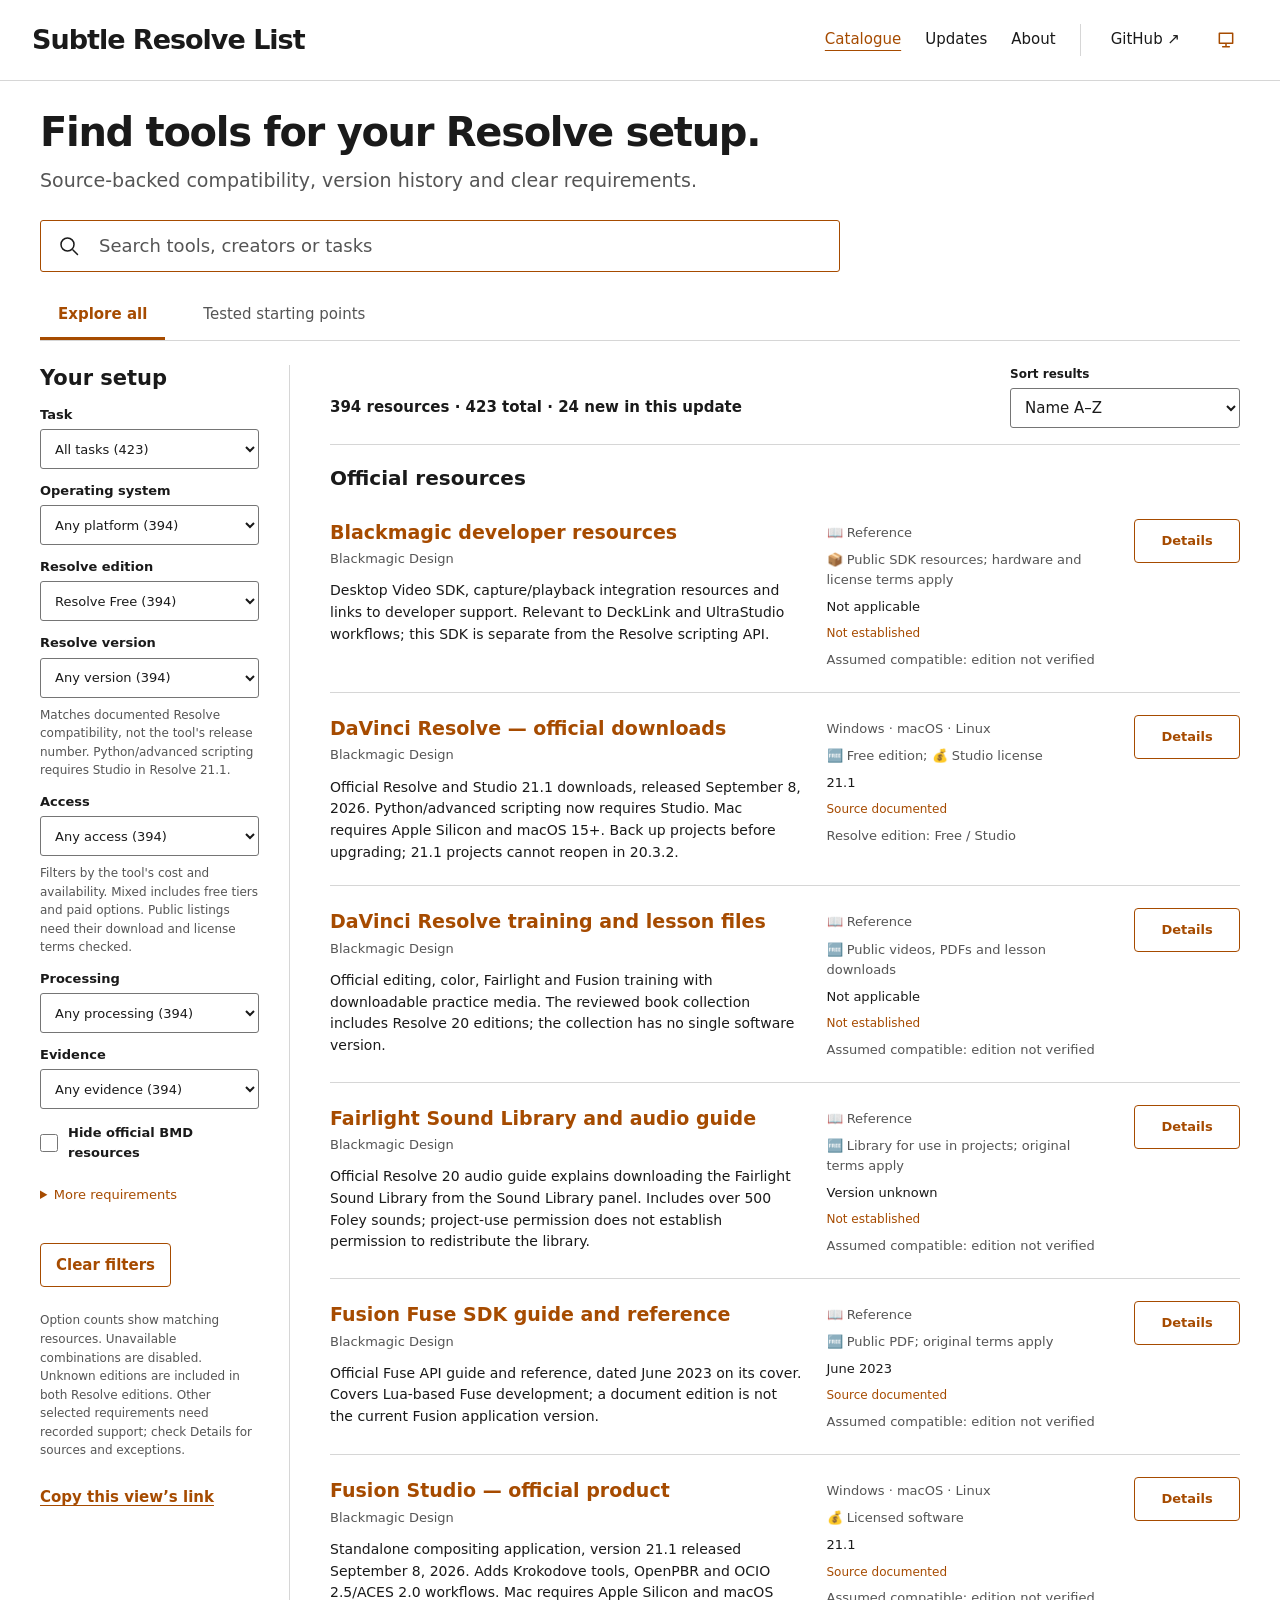
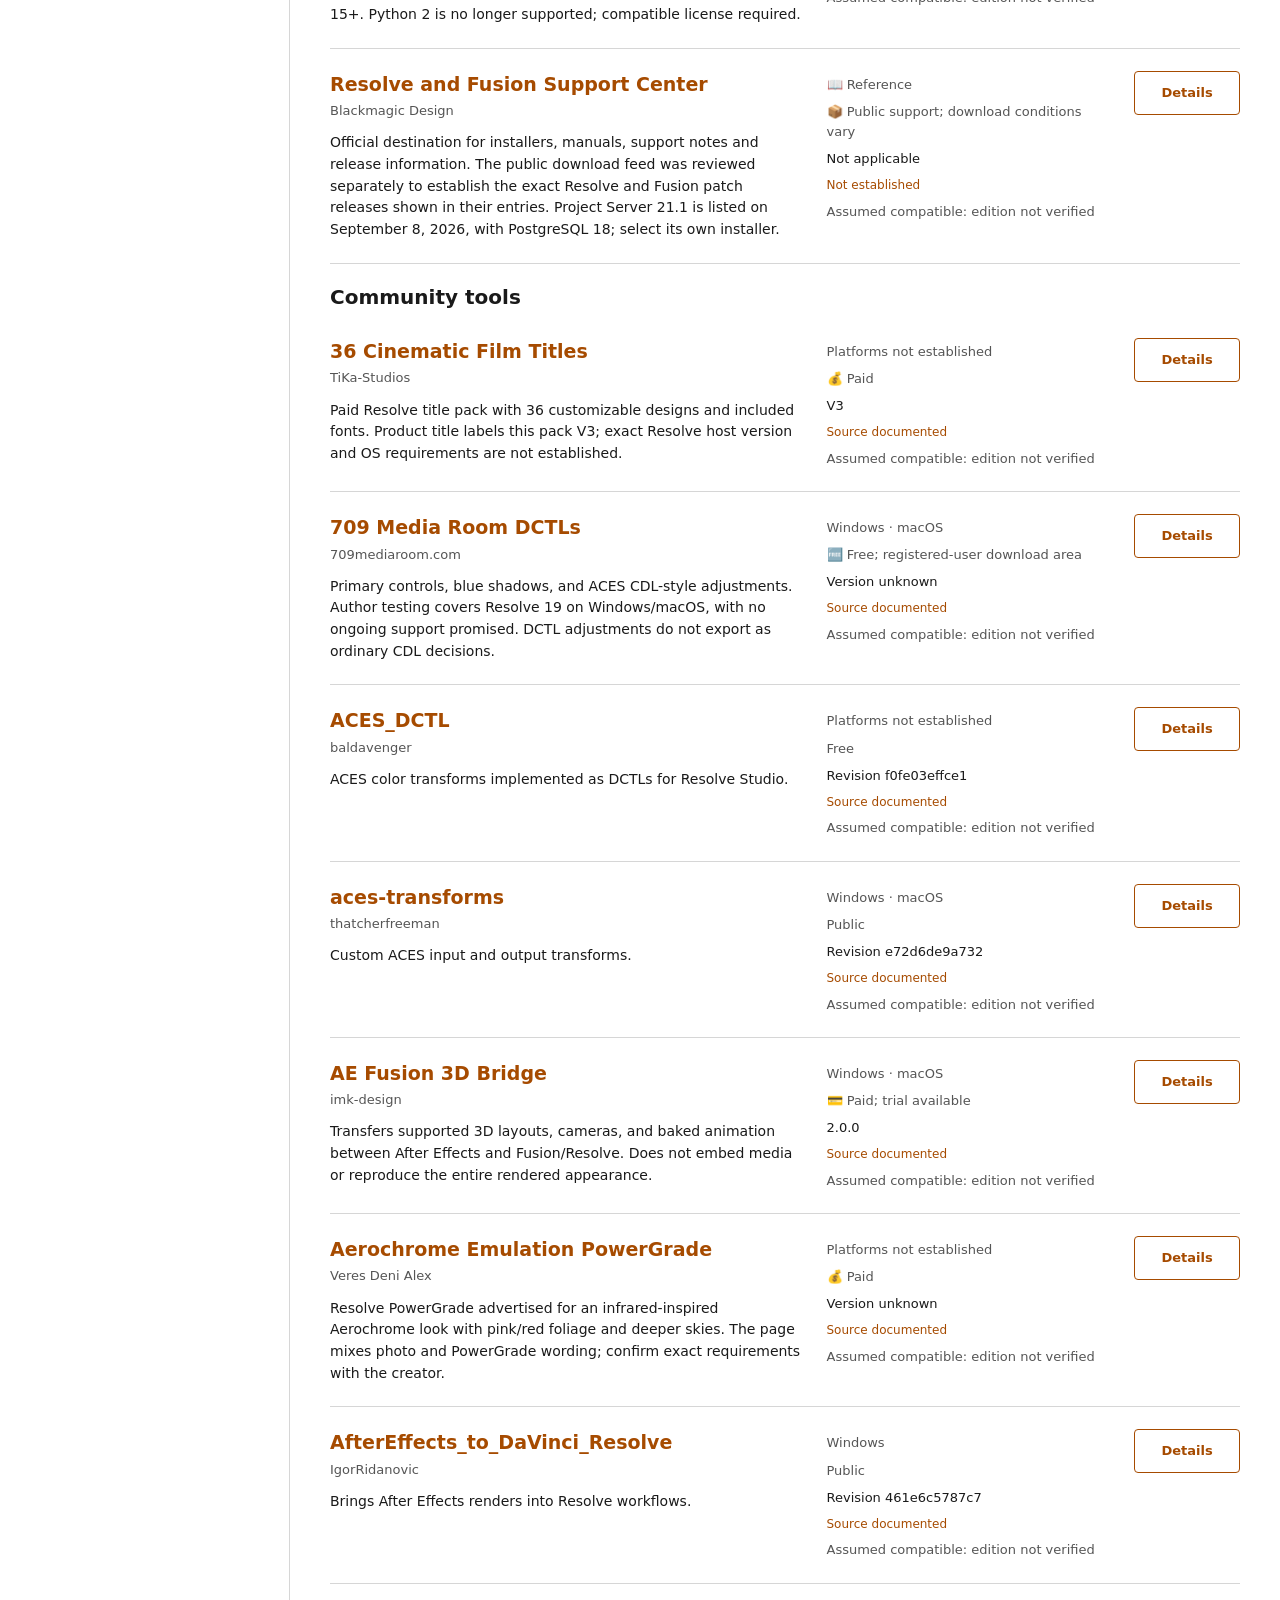
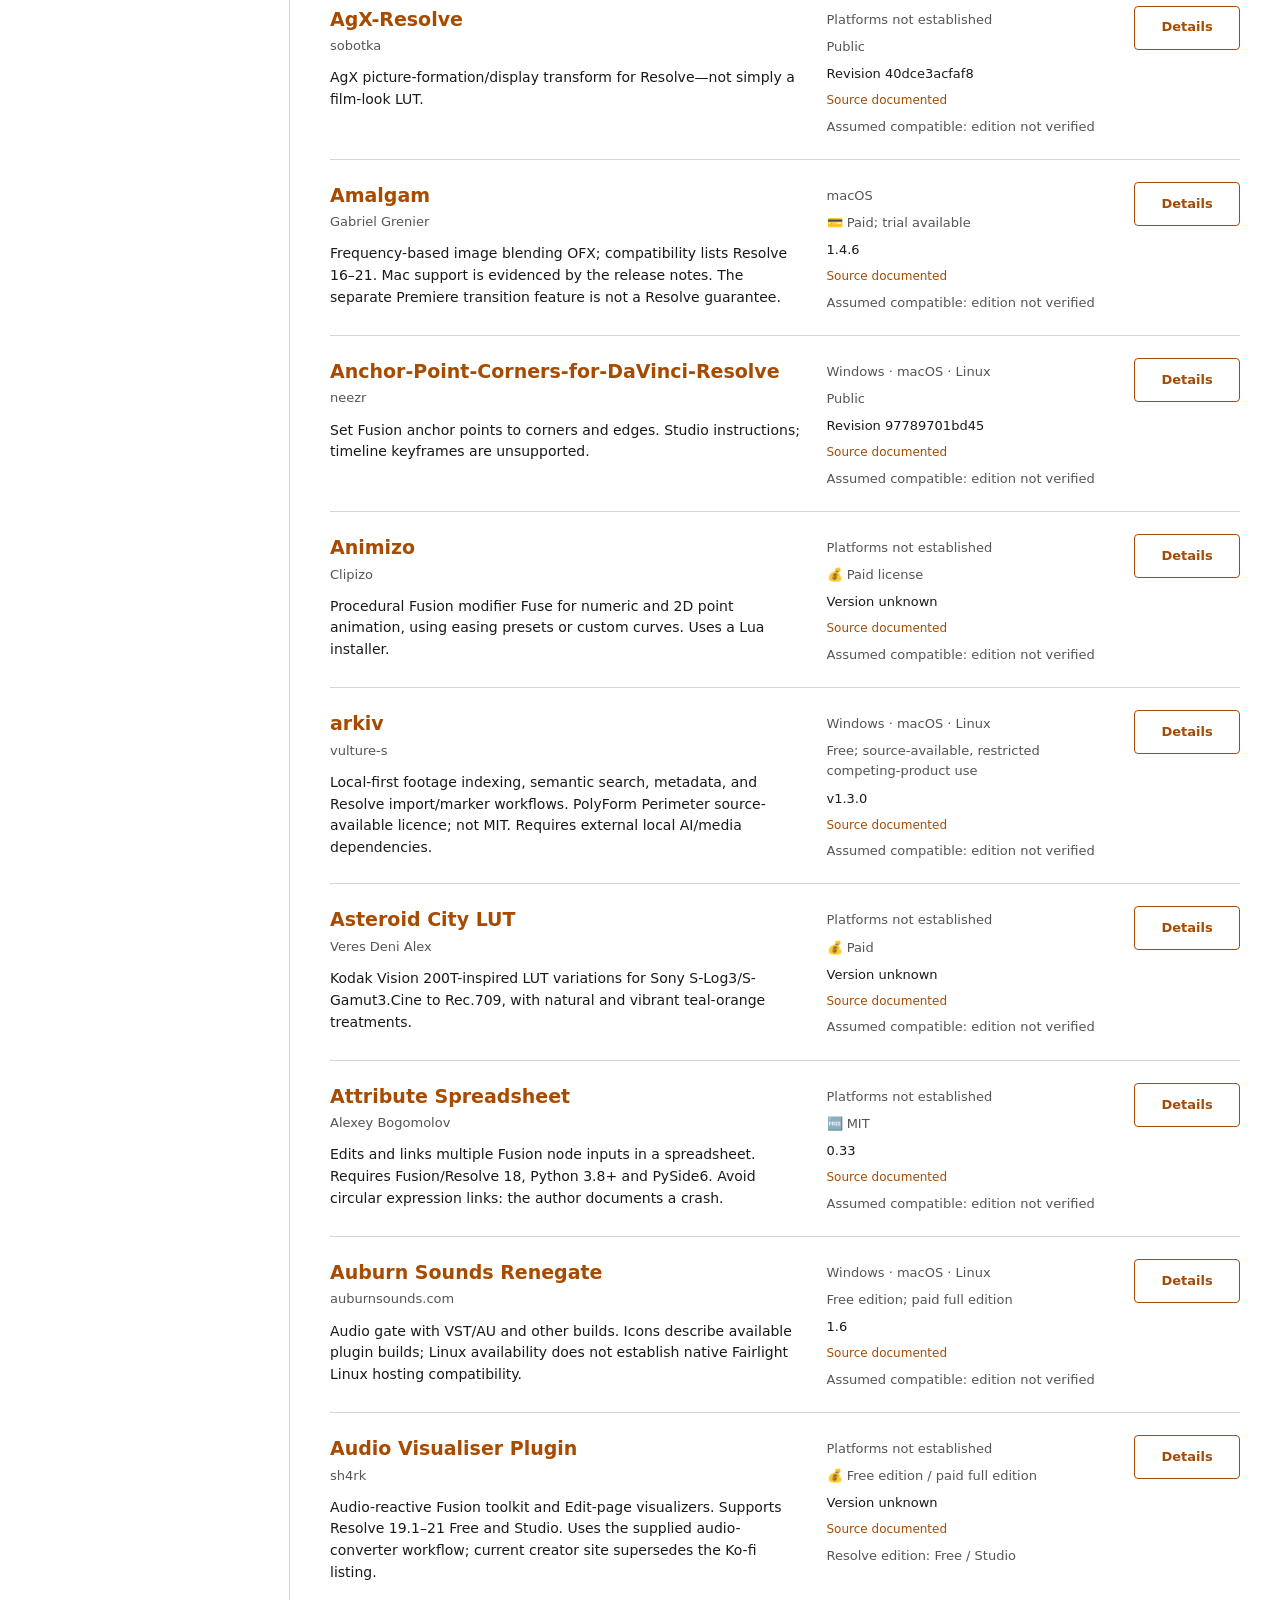
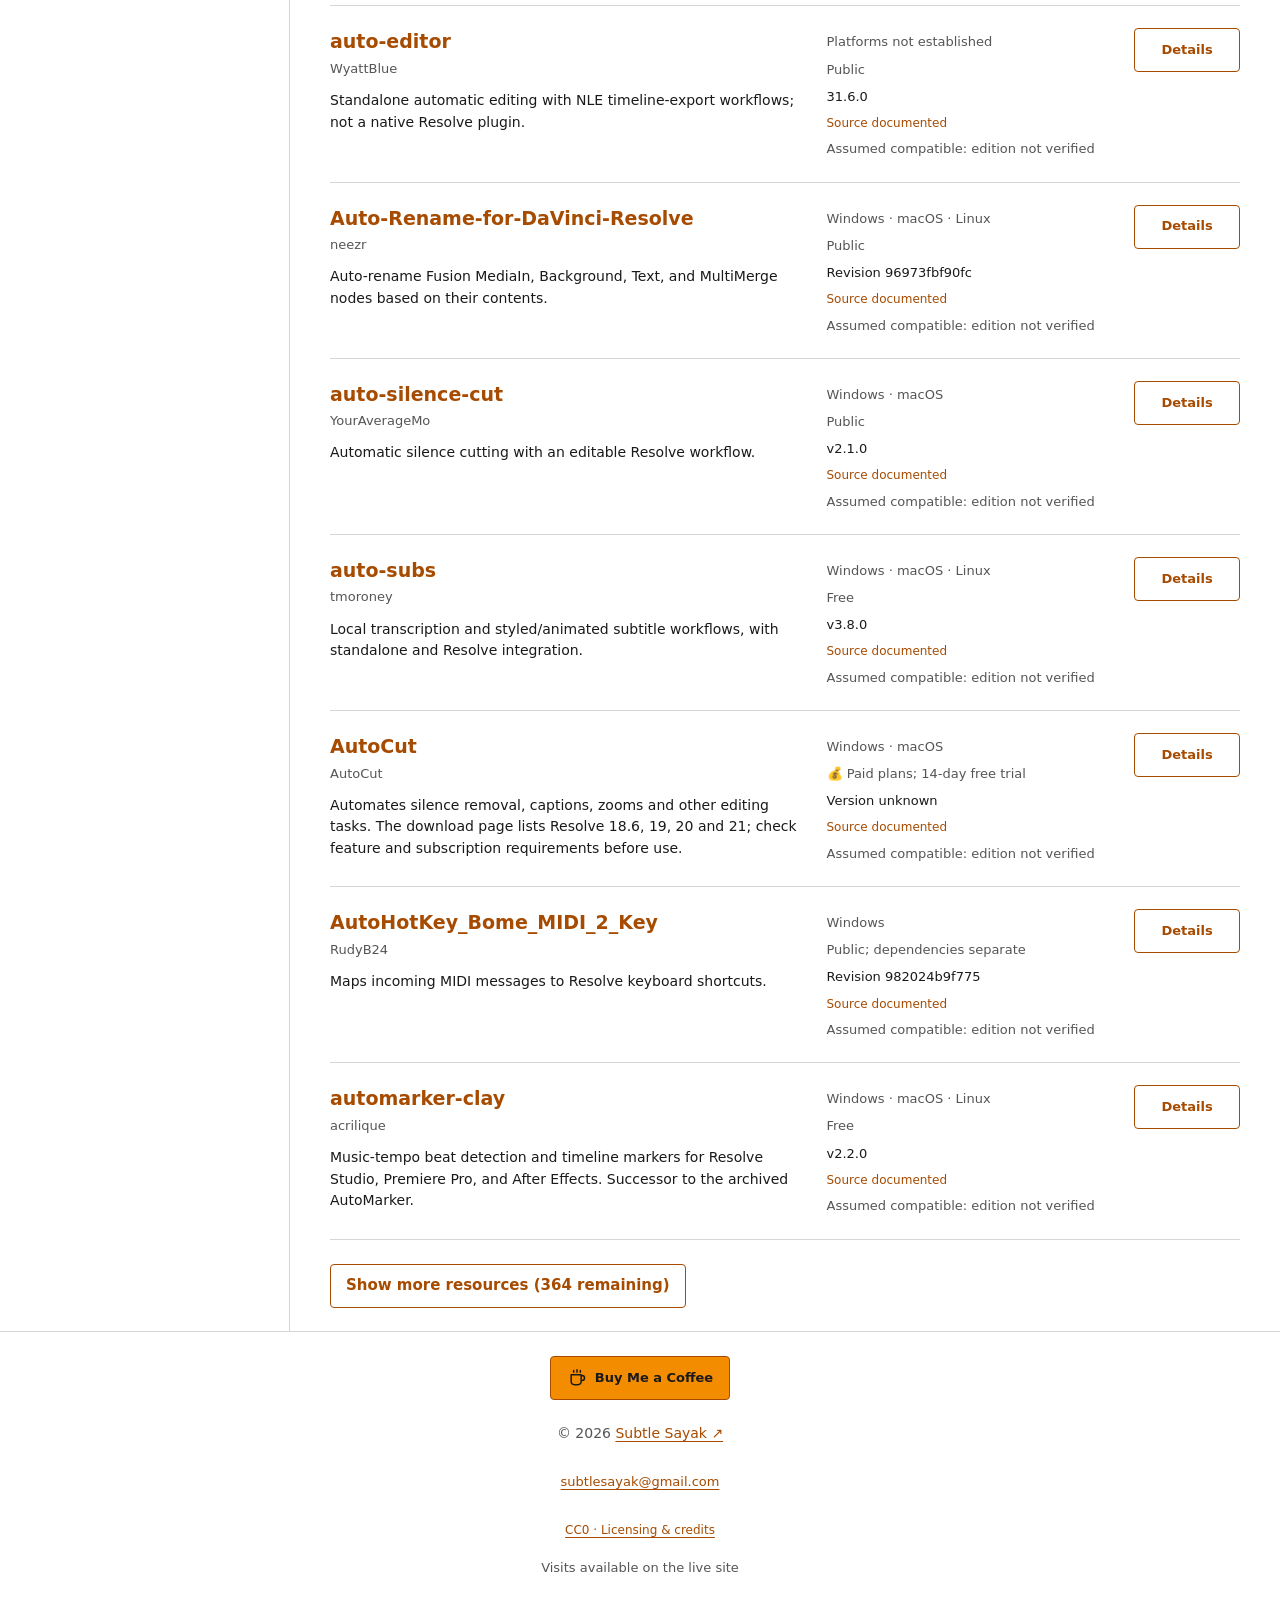
==== commit f8a55bc7: "Add shared production-only footer visit counter" ====
--- a/site/index.html
+++ b/site/index.html
@@ -6,6 +6,7 @@
   <meta name="referrer" content="strict-origin-when-cross-origin">
   <title>Subtle Resolve List — Find tools for your setup</title>
   <script src="theme.mjs?v=3"></script><link rel="stylesheet" href="style.css?v=21"><script type="module" src="app.mjs?v=21"></script>
+  <script type="module" src="footer.mjs?v=1"></script>
 </head>
 <body>
 <a class="skip" href="#results">Skip to results</a>
@@ -42,6 +43,7 @@
  <p class="footer-credit">© 2026 <a href="https://subtlesayak.github.io/">Subtle Sayak ↗</a></p>
  <a class="footer-email" href="mailto:subtlesayak@gmail.com">subtlesayak@gmail.com</a>
  <a class="footer-license" href="https://github.com/subtlesayak/subtle-resolve-list/blob/main/NOTICE.md">CC0 · Licensing &amp; credits</a>
+ <p id="visit-counter" class="footer-visits">Visits available on the live site</p>
 </footer>
 <dialog id="detail-dialog" aria-labelledby="dialog-title"><div class="dialog-top"><h2 id="dialog-title"></h2><button id="dialog-close" class="outline" aria-label="Close details">Close ×</button></div><div id="dialog-body"></div></dialog>
 <p id="notice" class="notice" role="status" aria-live="polite"></p>
--- a/site/style.css
+++ b/site/style.css
@@ -977,3 +977,7 @@
 .footer-license { font-size: 12px; }
 
 .site-footer .footer-support:disabled { cursor: not-allowed; opacity: 1; }
+
+.footer-visits { min-height: 24px; display: flex; align-items: center; justify-content: center; }
+.footer-visits a { display: inline-flex; align-items: center; min-height: 44px; }
+.footer-visits img { height: 20px; width: auto; }
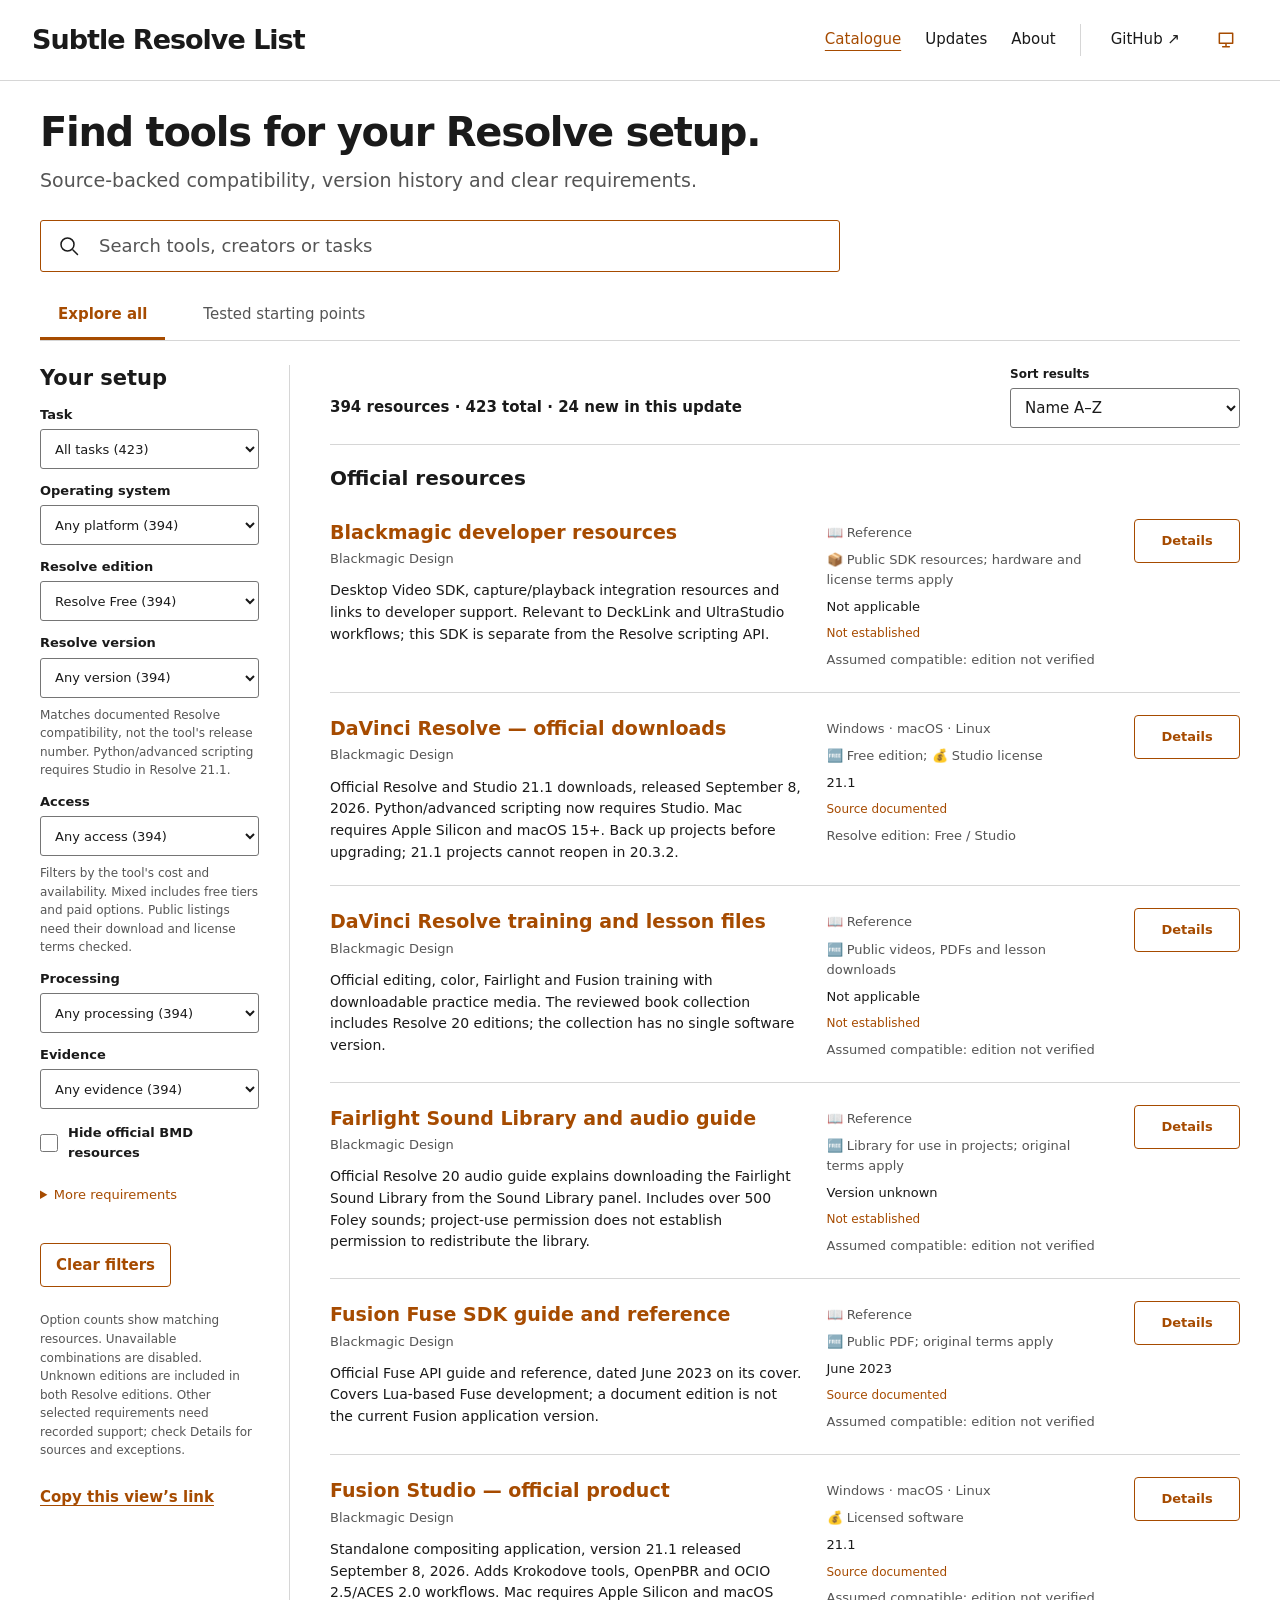
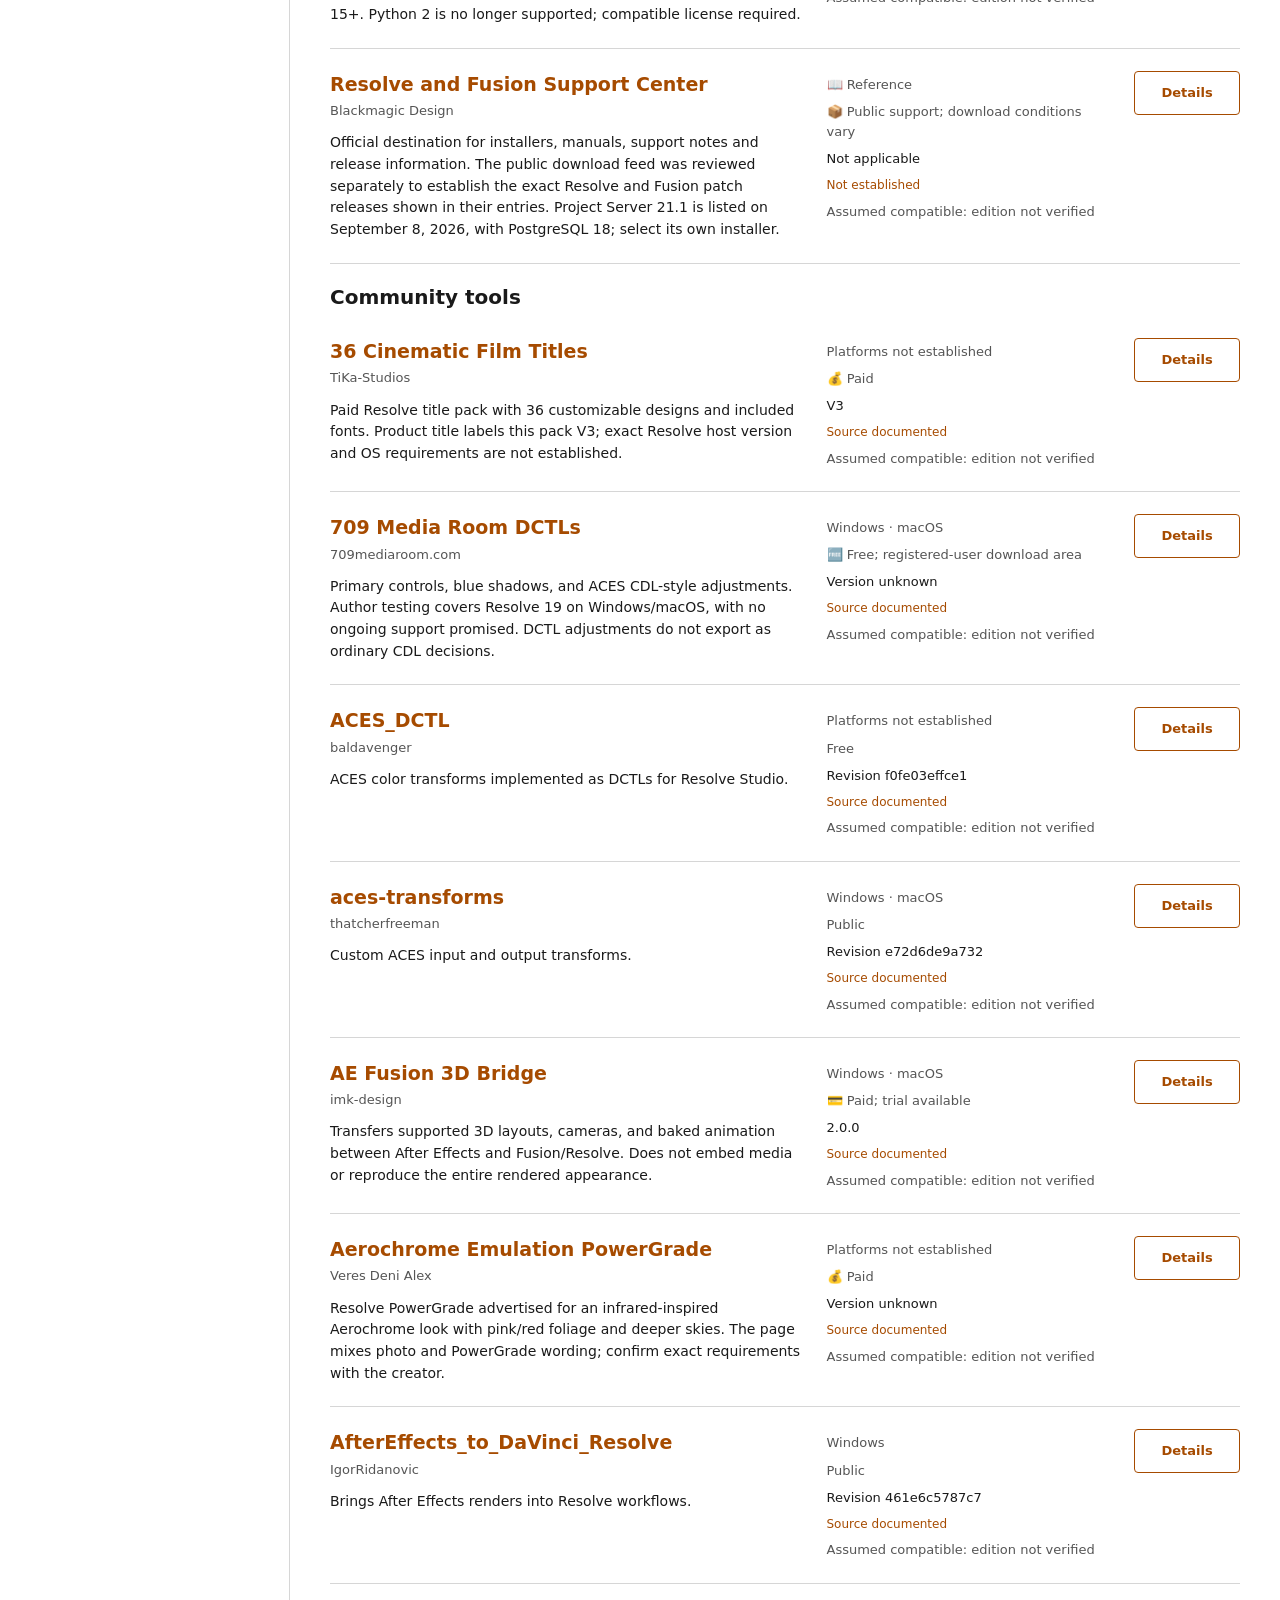
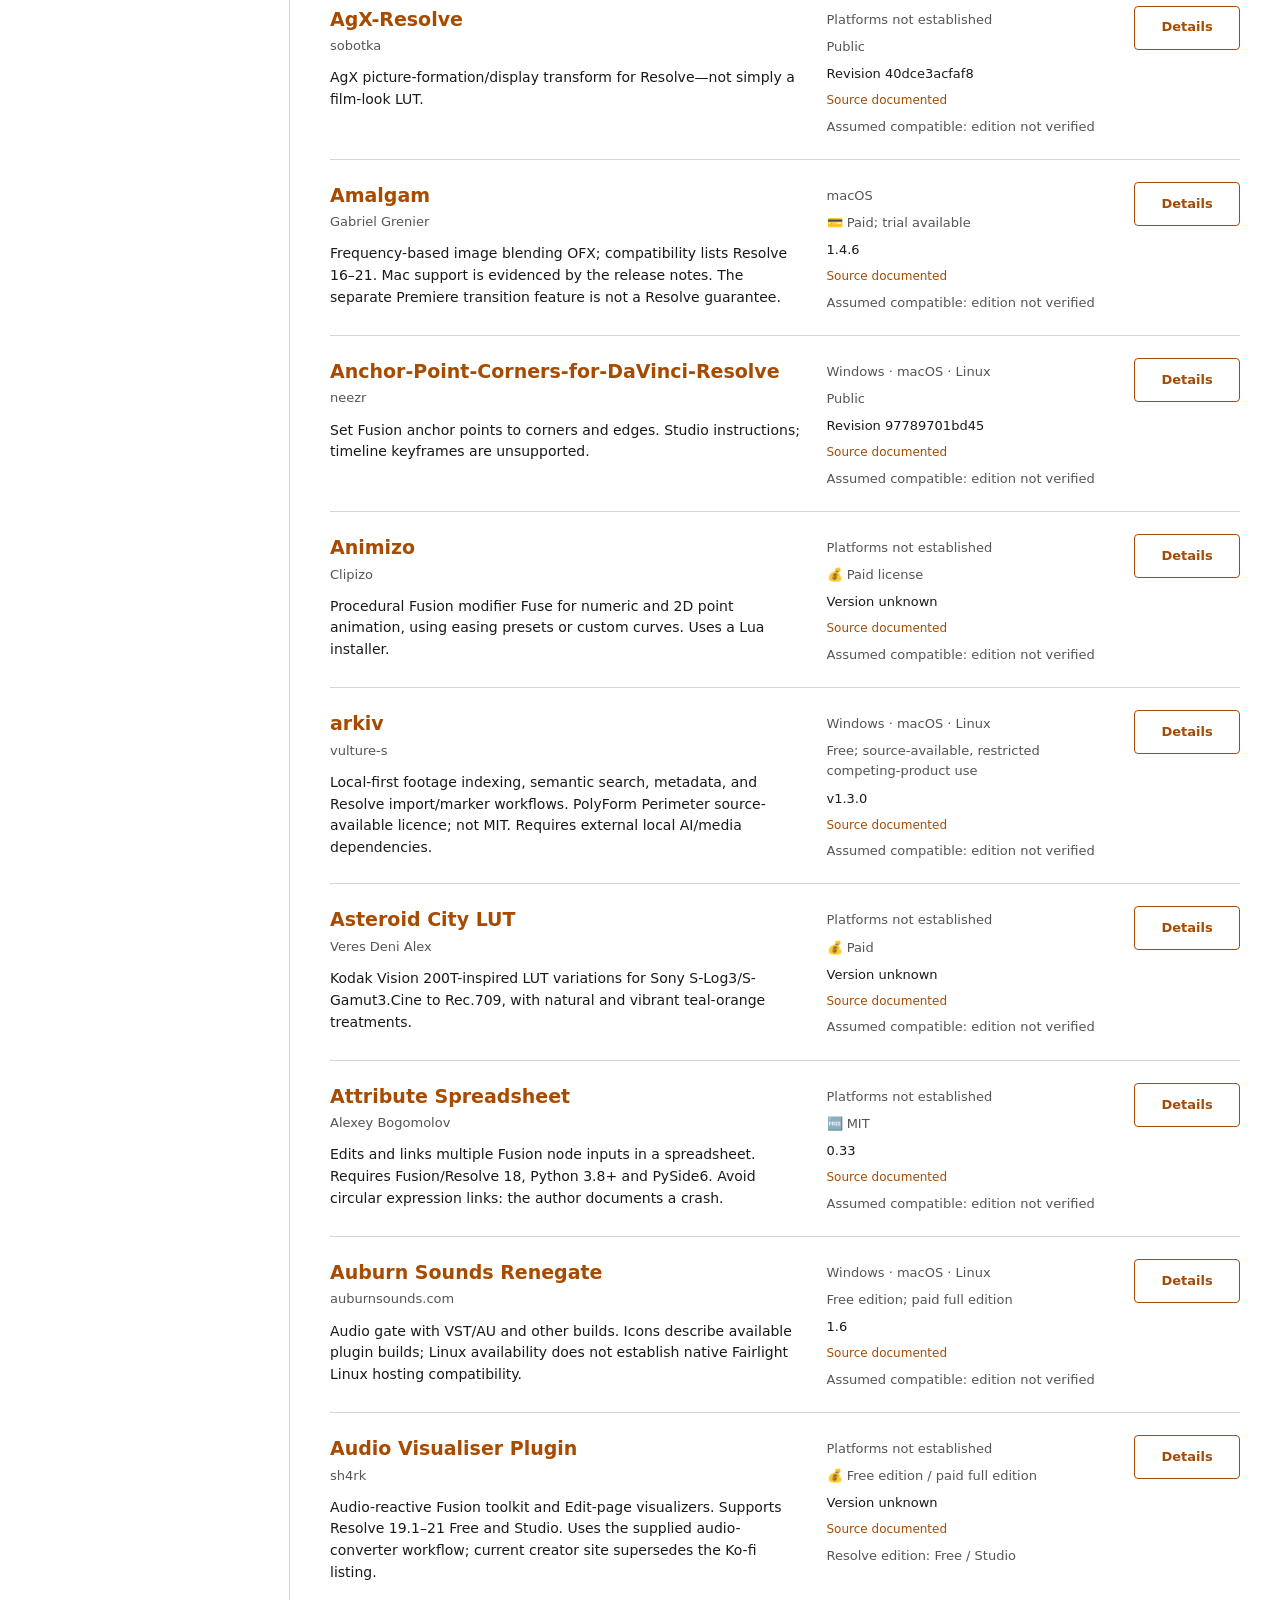
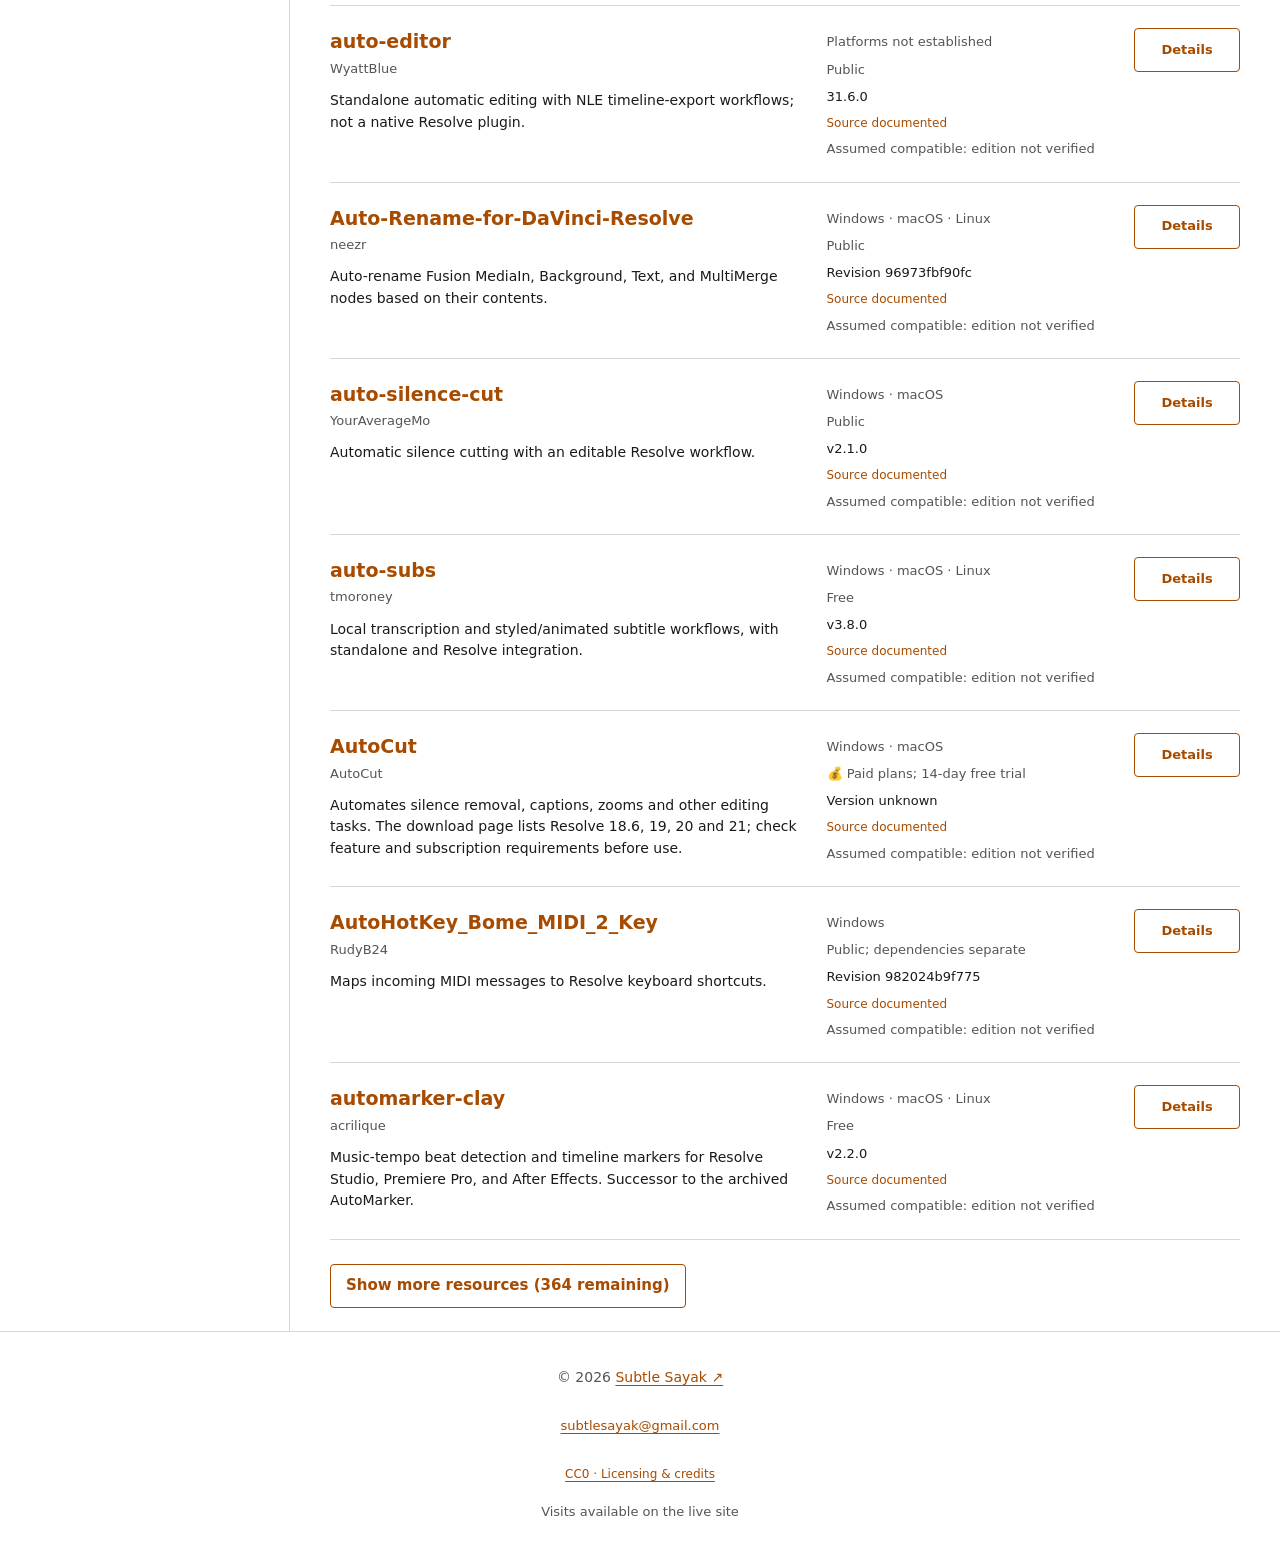
==== commit 940b00d7: "Hide footer coffee button until enabled" ====
--- a/site/index.html
+++ b/site/index.html
@@ -39,7 +39,7 @@
 
 </main>
 <footer class="site-footer" aria-label="Site information">
- <button type="button" class="footer-support" disabled aria-label="Buy Me a Coffee (not available yet)" title="Not available yet"><svg width="20" height="20" viewBox="0 0 24 24" fill="none" stroke="currentColor" stroke-width="1.8" stroke-linecap="round" stroke-linejoin="round" aria-hidden="true"><path d="M5 8h12v8a4 4 0 0 1-4 4H9a4 4 0 0 1-4-4V8Z M17 9h1a3 3 0 0 1 0 6h-1 M8 3v2 M12 2v3 M16 3v2"/></svg>Buy Me a Coffee</button>
+ <button type="button" class="footer-support" hidden disabled aria-label="Buy Me a Coffee (not available yet)" title="Not available yet"><svg width="20" height="20" viewBox="0 0 24 24" fill="none" stroke="currentColor" stroke-width="1.8" stroke-linecap="round" stroke-linejoin="round" aria-hidden="true"><path d="M5 8h12v8a4 4 0 0 1-4 4H9a4 4 0 0 1-4-4V8Z M17 9h1a3 3 0 0 1 0 6h-1 M8 3v2 M12 2v3 M16 3v2"/></svg>Buy Me a Coffee</button>
  <p class="footer-credit">© 2026 <a href="https://subtlesayak.github.io/">Subtle Sayak ↗</a></p>
  <a class="footer-email" href="mailto:subtlesayak@gmail.com">subtlesayak@gmail.com</a>
  <a class="footer-license" href="https://github.com/subtlesayak/subtle-resolve-list/blob/main/NOTICE.md">CC0 · Licensing &amp; credits</a>
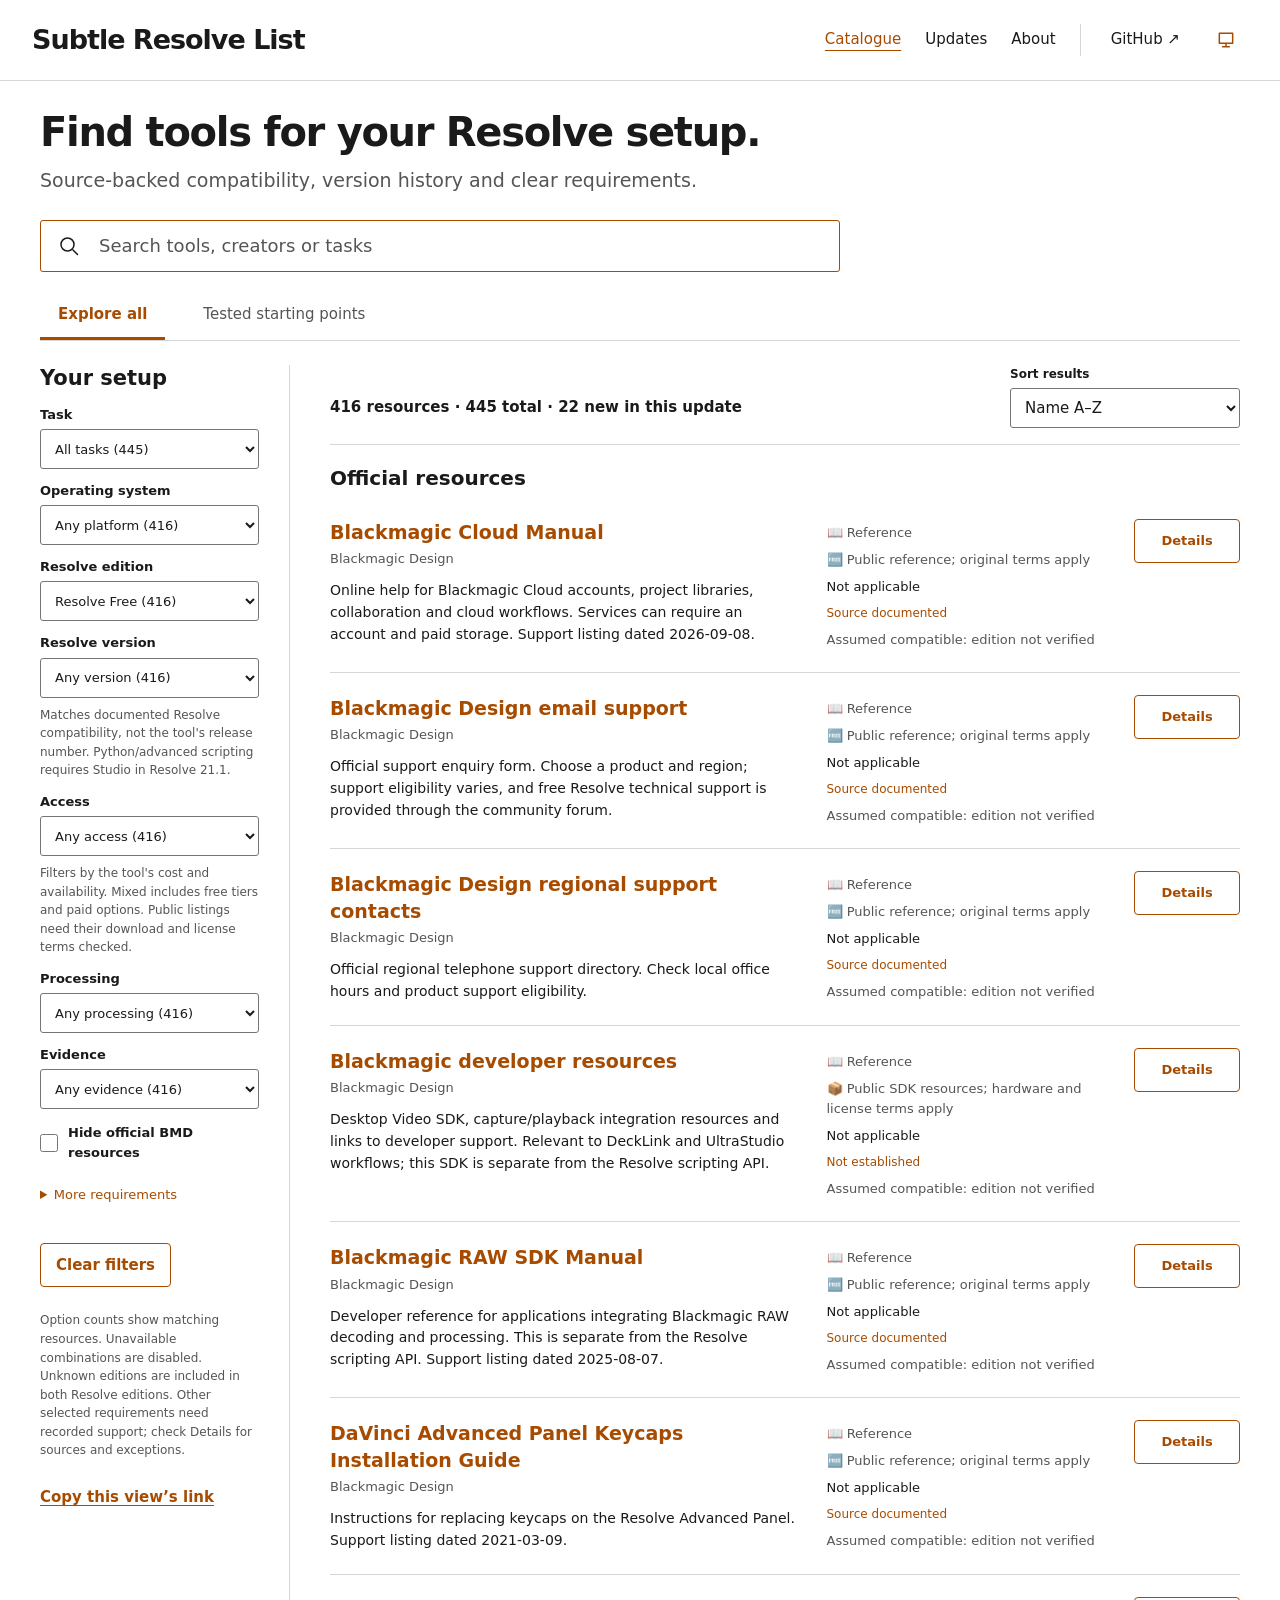
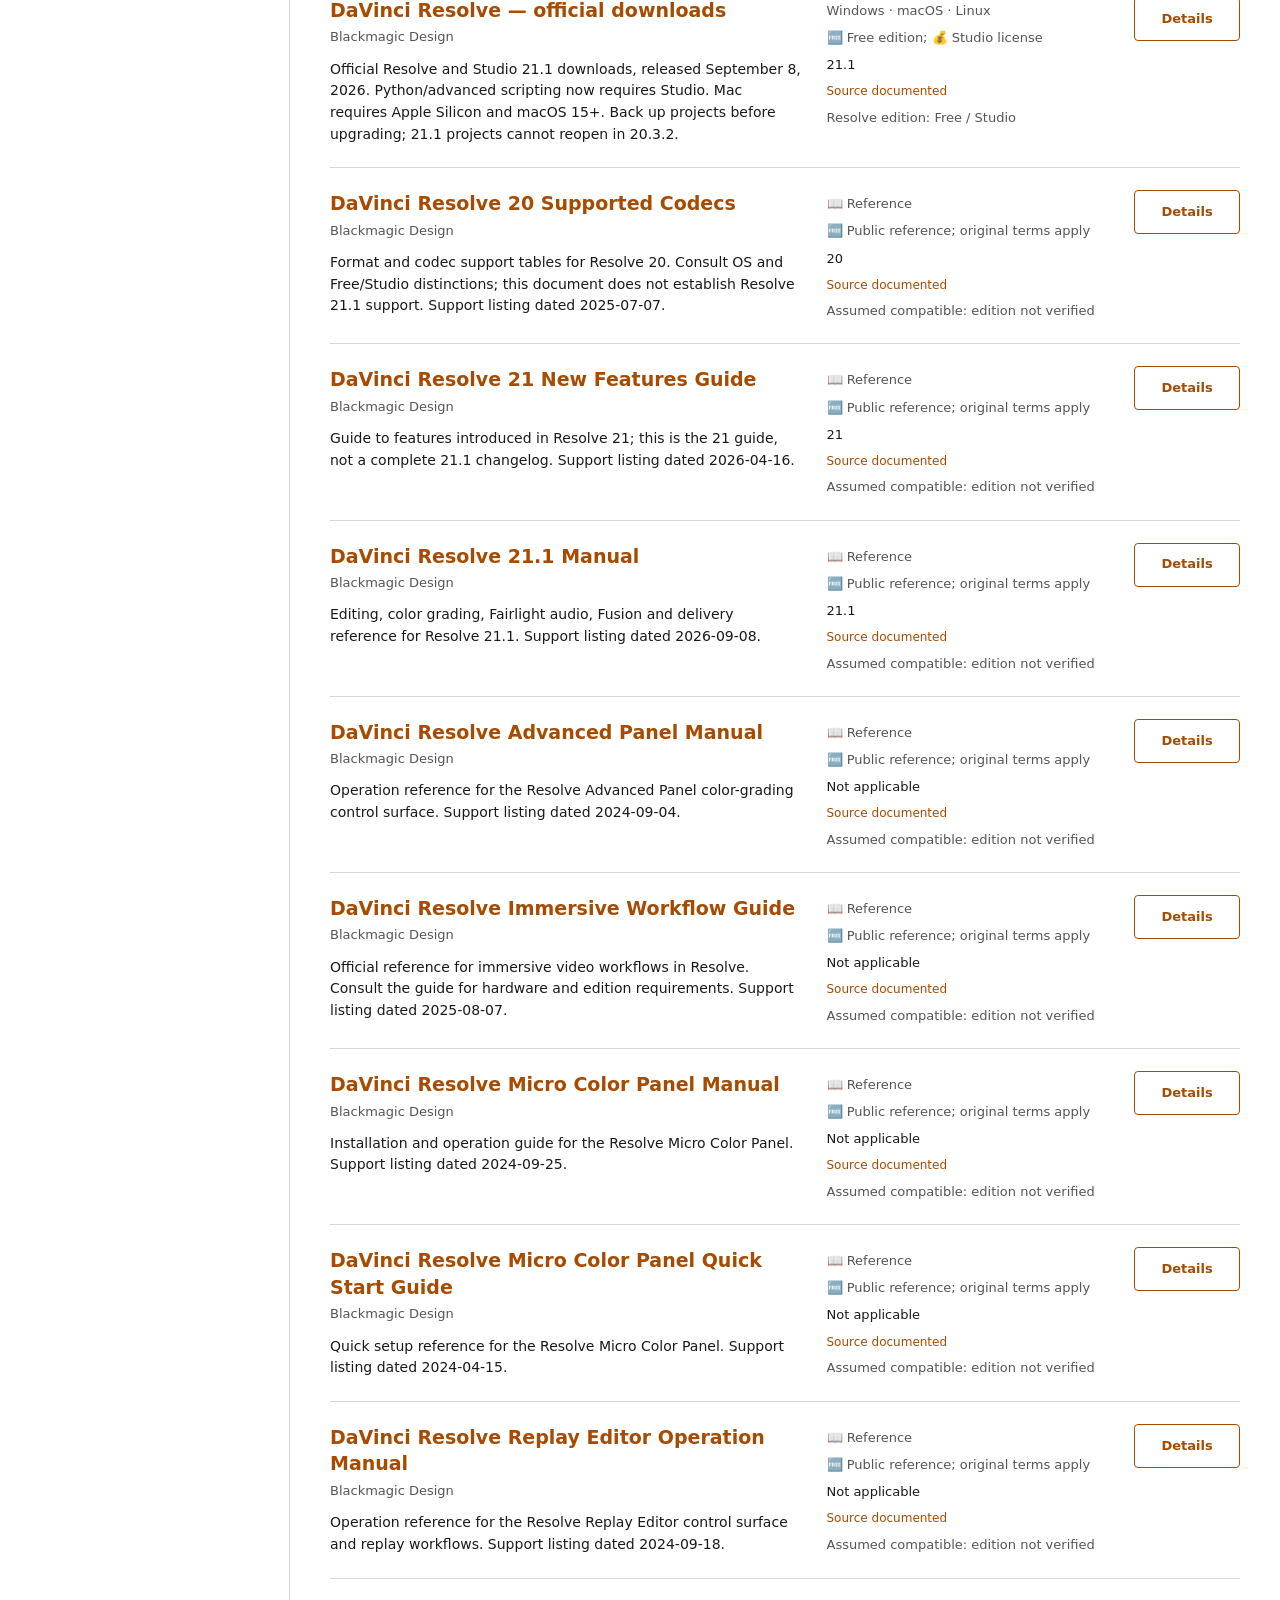
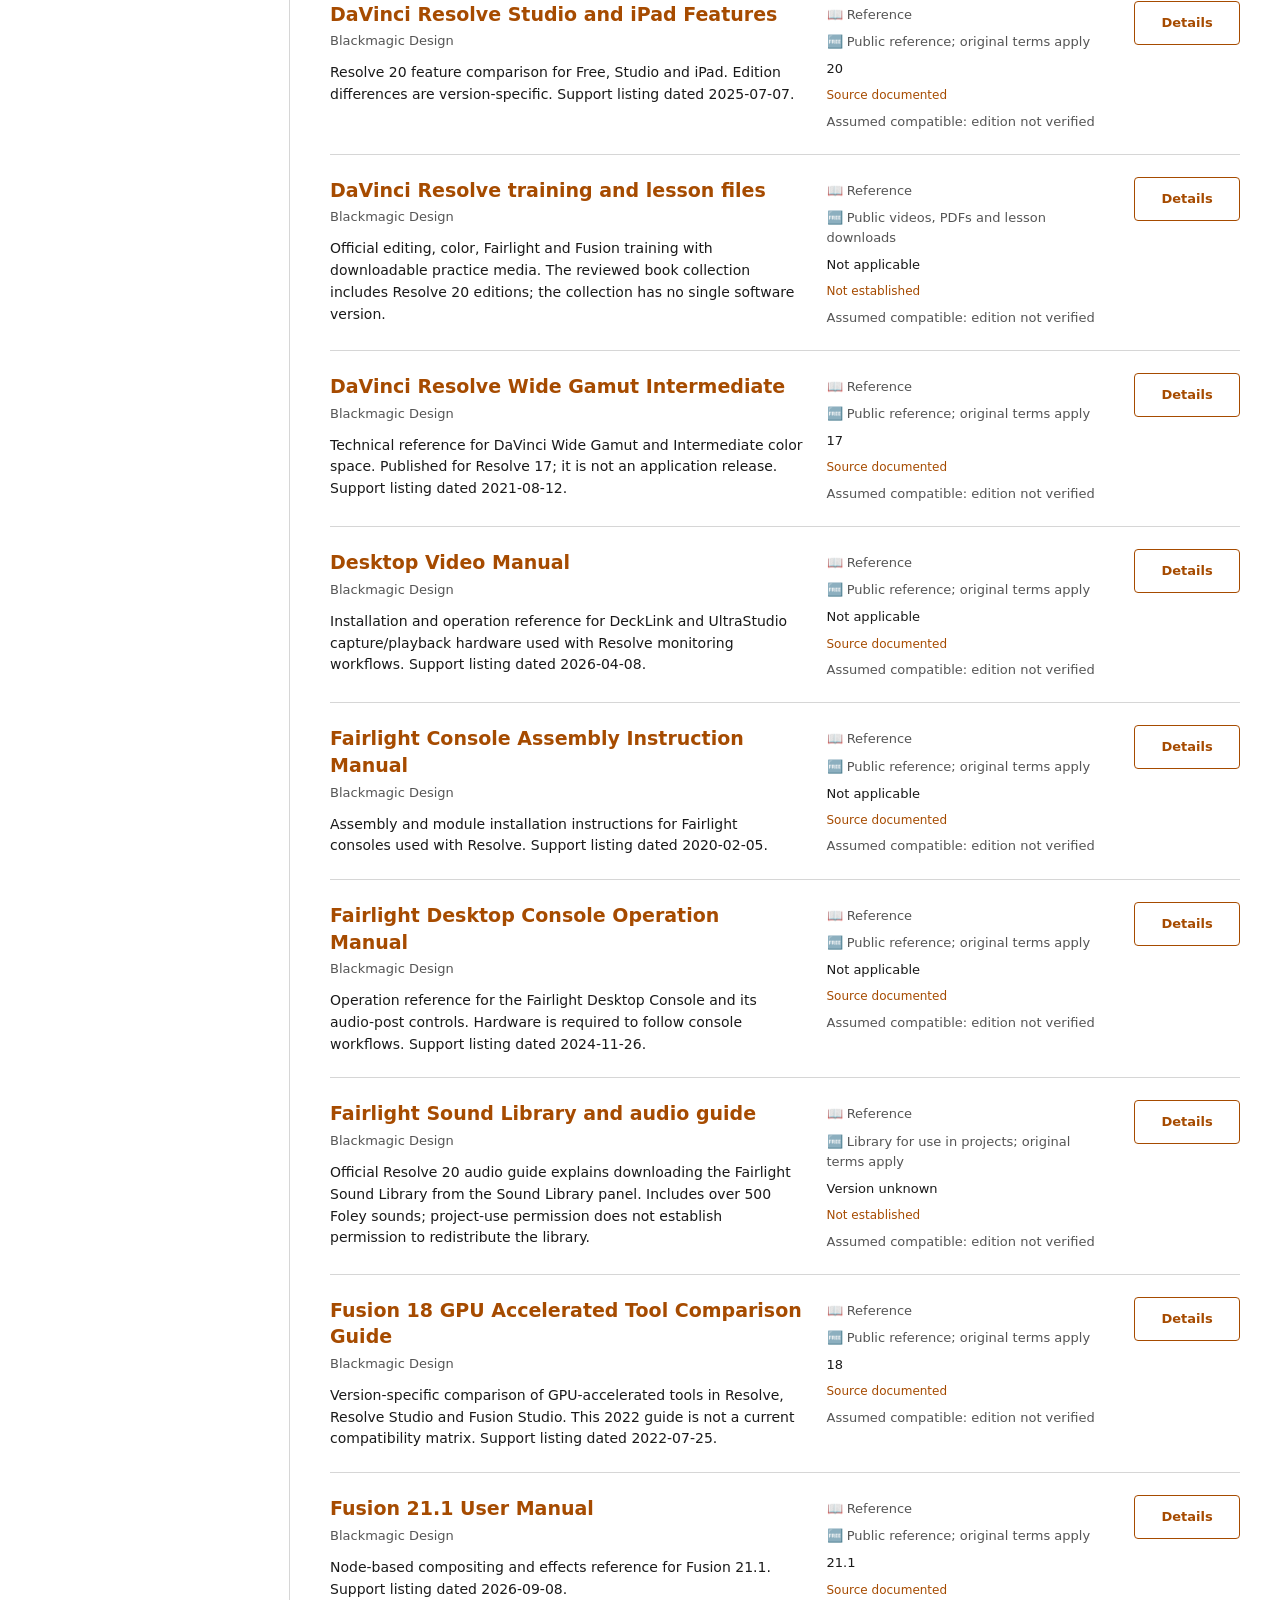
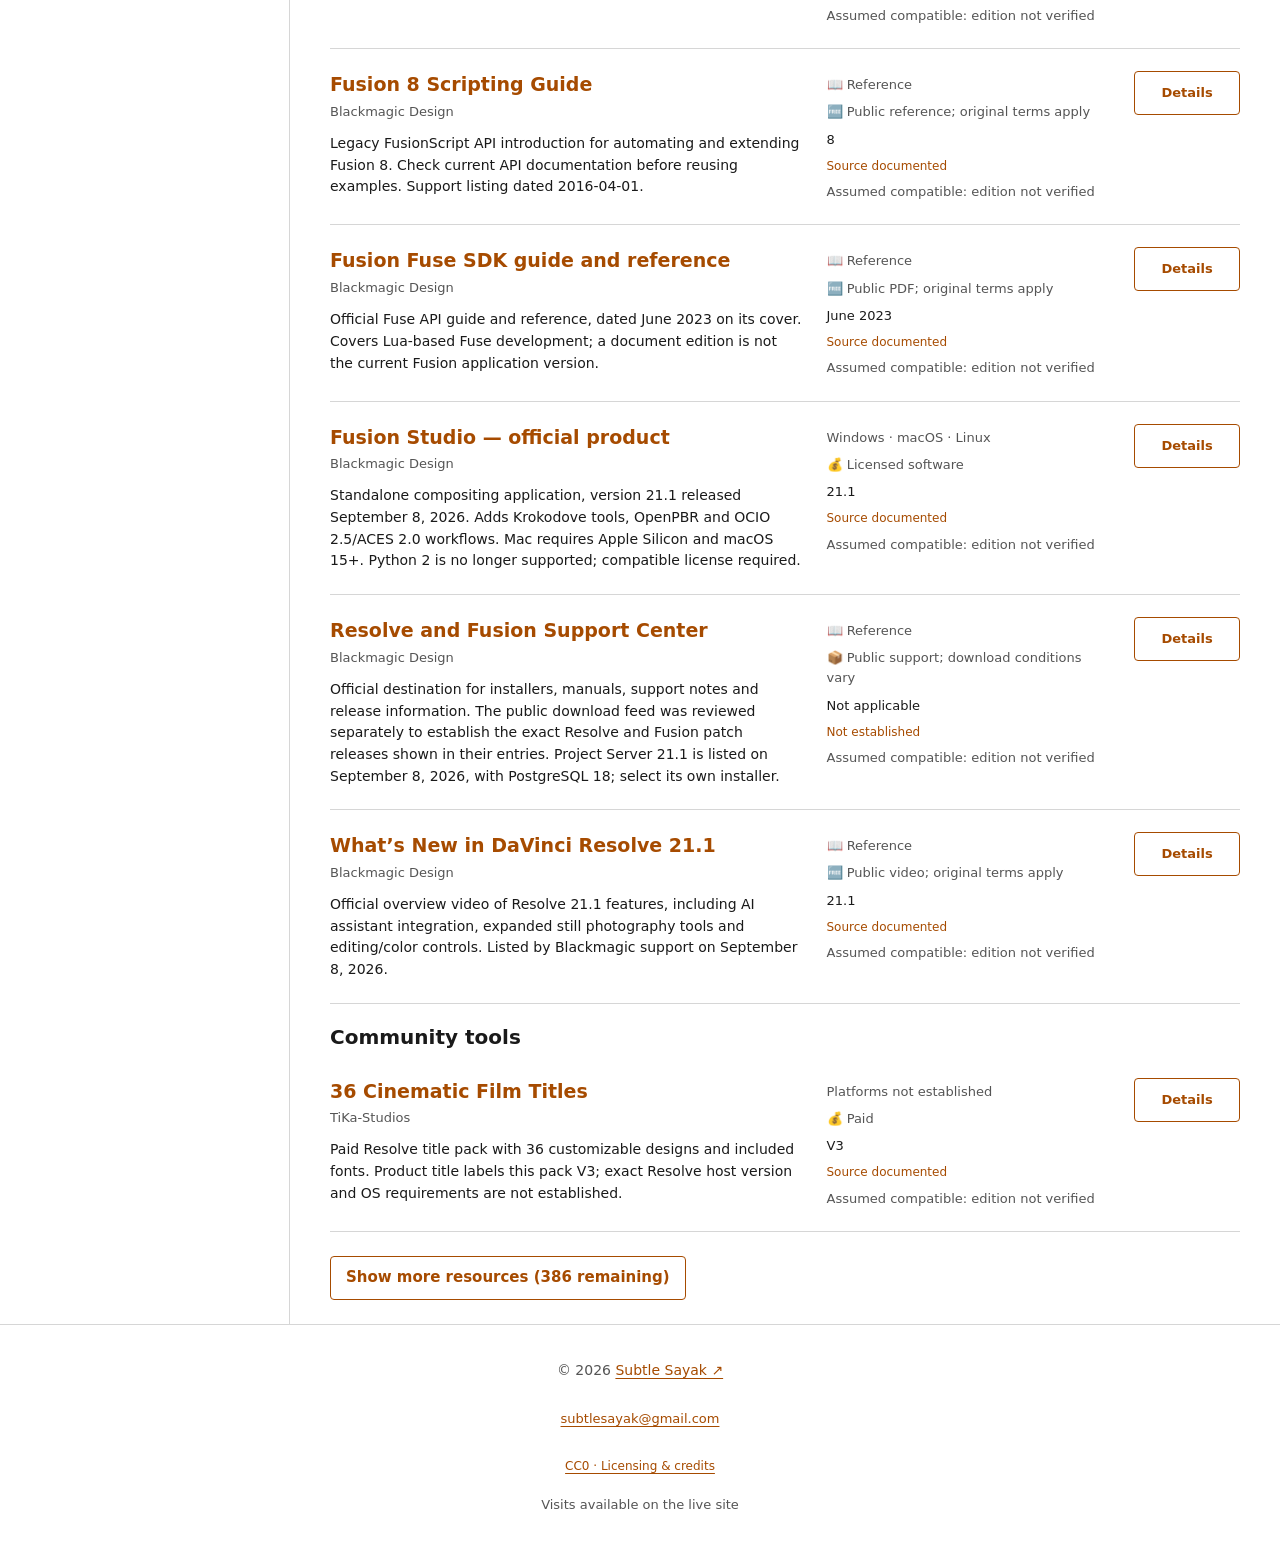
==== commit 0de39077: "Replace badge with approved numeric visit counter" ====
--- a/site/index.html
+++ b/site/index.html
@@ -5,8 +5,8 @@
   <meta name="description" content="Find DaVinci Resolve tools with source-backed compatibility, version history and clear requirements.">
   <meta name="referrer" content="strict-origin-when-cross-origin">
   <title>Subtle Resolve List — Find tools for your setup</title>
-  <script src="theme.mjs?v=3"></script><link rel="stylesheet" href="style.css?v=21"><script type="module" src="app.mjs?v=21"></script>
-  <script type="module" src="footer.mjs?v=1"></script>
+  <script src="theme.mjs?v=4"></script><link rel="stylesheet" href="style.css?v=22"><script type="module" src="app.mjs?v=21"></script>
+  <script type="module" src="footer.mjs?v=3"></script>
 </head>
 <body>
 <a class="skip" href="#results">Skip to results</a>
--- a/site/style.css
+++ b/site/style.css
@@ -78,12 +78,19 @@
   outline-offset:4px
 }
 header {
+  position:sticky;
+  top:0;
+  z-index:4;
+  background:var(--paper);
   display:flex;
   align-items:center;
   justify-content:space-between;
   gap:24px;
   padding:18px 32px;
   border-bottom:1px solid var(--line)
+}
+html {
+  scroll-padding-top:calc(var(--header-height, 150px) + 16px);
 }
 .brand {
   font-size:27px;
@@ -981,3 +988,5 @@
 .footer-visits { min-height: 24px; display: flex; align-items: center; justify-content: center; }
 .footer-visits a { display: inline-flex; align-items: center; min-height: 44px; }
 .footer-visits img { height: 20px; width: auto; }
+
+.release-notes h4, .creator-heading { font-size: 18px; margin-block: 28px 12px; color: var(--ink); }
